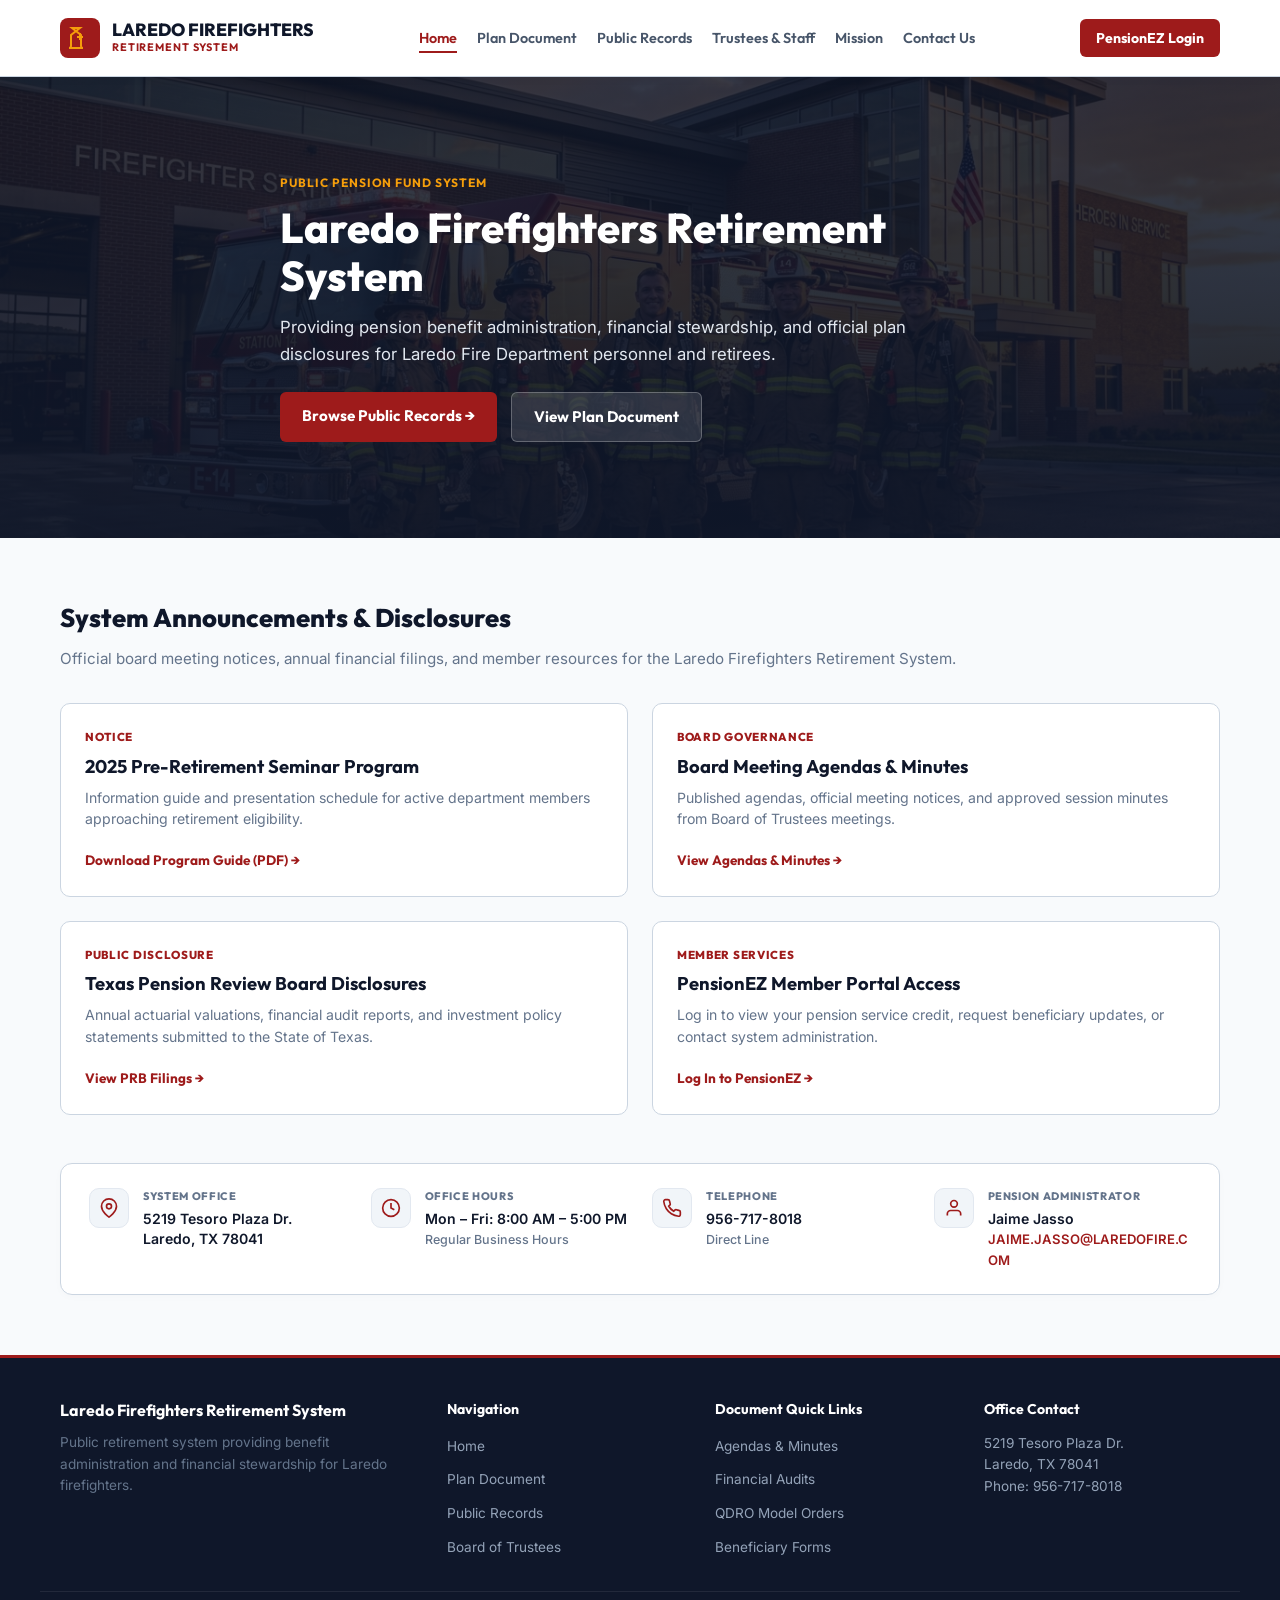
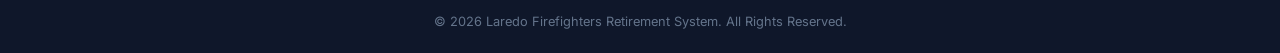
==== index.html @ 910c3805 "Complete Redesign - Laredo Firefighters Retirement System" ====
<!DOCTYPE html>
<html lang="en">
<head>
    <meta charset="UTF-8">
    <meta name="viewport" content="width=device-width, initial-scale=1.0">
    <title>Laredo Firefighters Retirement System | Home</title>
    <meta name="description" content="Official website of the Laredo Firefighters Retirement System. Providing pension benefit administration, financial stewardship, public disclosures, and member resources.">
    <link rel="preconnect" href="https://fonts.googleapis.com">
    <link rel="preconnect" href="https://fonts.gstatic.com" crossorigin>
    <link href="https://fonts.googleapis.com/css2?family=Inter:wght@400;500;600;700&family=Outfit:wght@600;700;800&display=swap" rel="stylesheet">
    <link rel="stylesheet" href="style.css">
</head>
<body>

    <!-- Header Navigation -->
    <header class="site-header">
        <div class="container header-container">
            <a href="index.html" class="brand-logo">
                <div class="logo-badge">
                    <svg width="24" height="24" viewBox="0 0 24 24" fill="none" stroke="currentColor" stroke-width="2"><path d="M12 2L3 9v11a2 2 0 0 1-2 2h14a2 2 0 0 1-2-2V9l-9-7z"/><path d="M12 7v7"/><path d="M9 11h6"/></svg>
                </div>
                <div class="brand-text">
                    <span class="brand-name">LAREDO FIREFIGHTERS</span>
                    <span class="brand-sub">RETIREMENT SYSTEM</span>
                </div>
            </a>

            <nav class="main-nav">
                <ul class="nav-list">
                    <li><a href="index.html" class="nav-link active">Home</a></li>
                    <li><a href="plan-document.html" class="nav-link">Plan Document</a></li>
                    <li><a href="documents.html" class="nav-link">Public Records</a></li>
                    <li><a href="trustees.html" class="nav-link">Trustees & Staff</a></li>
                    <li><a href="mission.html" class="nav-link">Mission</a></li>
                    <li><a href="contact.html" class="nav-link">Contact Us</a></li>
                </ul>
            </nav>

            <a href="login.html" class="btn-primary">PensionEZ Login</a>

            <button class="mobile-toggle" id="mobileToggle" aria-label="Toggle Menu">
                <span></span><span></span><span></span>
            </button>
        </div>
    </header>

    <!-- Mobile Navigation Drawer -->
    <div class="mobile-drawer" id="mobileDrawer">
        <div class="mobile-drawer-header">
            <div class="brand-text">
                <span class="brand-name">LAREDO FIREFIGHTERS</span>
                <span class="brand-sub">RETIREMENT SYSTEM</span>
            </div>
            <button class="mobile-close" id="mobileClose">&times;</button>
        </div>
        <ul class="mobile-nav-list">
            <li><a href="index.html" class="mobile-nav-link">Home</a></li>
            <li><a href="plan-document.html" class="mobile-nav-link">Plan Document</a></li>
            <li><a href="documents.html" class="mobile-nav-link">Public Records & Audits</a></li>
            <li><a href="trustees.html" class="mobile-nav-link">Trustees & Staff</a></li>
            <li><a href="mission.html" class="mobile-nav-link">Mission Statement</a></li>
            <li><a href="contact.html" class="mobile-nav-link">Contact Us</a></li>
            <li><a href="login.html" class="mobile-nav-link">PensionEZ Portal Login</a></li>
        </ul>
    </div>

    <!-- Hero Showcase Section -->
    <section class="hero-simple">
        <div class="container hero-simple-content">
            <span class="hero-simple-tag">PUBLIC PENSION FUND SYSTEM</span>
            <h1>Laredo Firefighters Retirement System</h1>
            <p>Providing pension benefit administration, financial stewardship, and official plan disclosures for Laredo Fire Department personnel and retirees.</p>
            <div class="hero-actions">
                <a href="documents.html" class="btn-hero-primary">Browse Public Records &rarr;</a>
                <a href="plan-document.html" class="btn-hero-secondary">View Plan Document</a>
            </div>
        </div>
    </section>

    <!-- Announcements & Public Disclosures Section -->
    <main class="home-section">
        <div class="container">
            <div class="section-header-block">
                <h2 class="section-title-clean">System Announcements & Disclosures</h2>
                <p class="section-desc-clean">Official board meeting notices, annual financial filings, and member resources for the Laredo Firefighters Retirement System.</p>
            </div>

            <!-- News & Resources Cards -->
            <div class="news-cards-grid">
                
                <div class="news-card">
                    <span class="news-category">Notice</span>
                    <h3>2025 Pre-Retirement Seminar Program</h3>
                    <p>Information guide and presentation schedule for active department members approaching retirement eligibility.</p>
                    <a href="https://www.laredofire.com/LOFULF/LOFDCS/LAREDOFIREFIGHTERSPRERETIREMENTSEMINARPROGRAM2025.pdf" target="_blank" rel="noopener noreferrer" class="news-link">Download Program Guide (PDF) &rarr;</a>
                </div>

                <div class="news-card">
                    <span class="news-category">Board Governance</span>
                    <h3>Board Meeting Agendas & Minutes</h3>
                    <p>Published agendas, official meeting notices, and approved session minutes from Board of Trustees meetings.</p>
                    <a href="documents.html?category=agendas" class="news-link">View Agendas & Minutes &rarr;</a>
                </div>

                <div class="news-card">
                    <span class="news-category">Public Disclosure</span>
                    <h3>Texas Pension Review Board Disclosures</h3>
                    <p>Annual actuarial valuations, financial audit reports, and investment policy statements submitted to the State of Texas.</p>
                    <a href="documents.html?category=prb" class="news-link">View PRB Filings &rarr;</a>
                </div>

                <div class="news-card">
                    <span class="news-category">Member Services</span>
                    <h3>PensionEZ Member Portal Access</h3>
                    <p>Log in to view your pension service credit, request beneficiary updates, or contact system administration.</p>
                    <a href="login.html" class="news-link">Log In to PensionEZ &rarr;</a>
                </div>

            </div>

            <!-- Clean Office & Support Card -->
                        <!-- Redesigned Office & Support Banner -->
            <div class="office-contact-banner mt-5">
                <div class="office-card-item">
                    <div class="office-icon">
                        <svg width="20" height="20" viewBox="0 0 24 24" fill="none" stroke="currentColor" stroke-width="2"><path d="M21 10c0 7-9 13-9 13s-9-6-9-13a9 9 0 0 1 18 0z"/><circle cx="12" cy="10" r="3"/></svg>
                    </div>
                    <div class="office-details">
                        <span class="office-tag">SYSTEM OFFICE</span>
                        <p class="office-text">5219 Tesoro Plaza Dr.<br>Laredo, TX 78041</p>
                    </div>
                </div>

                <div class="office-card-item">
                    <div class="office-icon">
                        <svg width="20" height="20" viewBox="0 0 24 24" fill="none" stroke="currentColor" stroke-width="2"><circle cx="12" cy="12" r="10"/><polyline points="12 6 12 12 16 14"/></svg>
                    </div>
                    <div class="office-details">
                        <span class="office-tag">OFFICE HOURS</span>
                        <p class="office-text">Mon &ndash; Fri: 8:00 AM &ndash; 5:00 PM<br><span class="text-muted-sm">Regular Business Hours</span></p>
                    </div>
                </div>

                <div class="office-card-item">
                    <div class="office-icon">
                        <svg width="20" height="20" viewBox="0 0 24 24" fill="none" stroke="currentColor" stroke-width="2"><path d="M22 16.92v3a2 2 0 0 1-2.18 2 19.79 19.79 0 0 1-8.63-3.07 19.5 19.5 0 0 1-6-6 19.79 19.79 0 0 1-3.07-8.67A2 2 0 0 1 4.11 2h3a2 2 0 0 1 2 1.72 12.84 12.84 0 0 0 .7 2.81 2 2 0 0 1-.45 2.11L8.09 9.91a16 16 0 0 0 6 6l1.27-1.27a2 2 0 0 1 2.11-.45 12.84 12.84 0 0 0 2.81.7A2 2 0 0 1 22 16.92z"/></svg>
                    </div>
                    <div class="office-details">
                        <span class="office-tag">TELEPHONE</span>
                        <p class="office-text"><a href="tel:956-717-8018" class="link-dark">956-717-8018</a><br><span class="text-muted-sm">Direct Line</span></p>
                    </div>
                </div>

                <div class="office-card-item">
                    <div class="office-icon">
                        <svg width="20" height="20" viewBox="0 0 24 24" fill="none" stroke="currentColor" stroke-width="2"><path d="M20 21v-2a4 4 0 0 0-4-4H8a4 4 0 0 0-4 4v2"/><circle cx="12" cy="7" r="4"/></svg>
                    </div>
                    <div class="office-details">
                        <span class="office-tag">PENSION ADMINISTRATOR</span>
                        <p class="office-text">Jaime Jasso<br><a href="mailto:JAIME.JASSO@LAREDOFIRE.COM" class="link-primary-sm">JAIME.JASSO@LAREDOFIRE.COM</a></p>
                    </div>
                </div>
            </div>

        </div>
    </main>

    <!-- Footer -->
    <footer class="site-footer">
        <div class="container footer-grid">
            <div class="footer-brand">
                <h4>Laredo Firefighters Retirement System</h4>
                <p>Public retirement system providing benefit administration and financial stewardship for Laredo firefighters.</p>
            </div>
            <div class="footer-col">
                <h5>Navigation</h5>
                <ul>
                    <li><a href="index.html">Home</a></li>
                    <li><a href="plan-document.html">Plan Document</a></li>
                    <li><a href="documents.html">Public Records</a></li>
                    <li><a href="trustees.html">Board of Trustees</a></li>
                </ul>
            </div>
            <div class="footer-col">
                <h5>Document Quick Links</h5>
                <ul>
                    <li><a href="documents.html?category=agendas">Agendas & Minutes</a></li>
                    <li><a href="documents.html?category=financials">Financial Audits</a></li>
                    <li><a href="documents.html?category=legal">QDRO Model Orders</a></li>
                    <li><a href="documents.html?category=forms">Beneficiary Forms</a></li>
                </ul>
            </div>
            <div class="footer-col">
                <h5>Office Contact</h5>
                <p style="font-size: 0.85rem;">5219 Tesoro Plaza Dr.<br>Laredo, TX 78041<br>Phone: 956-717-8018</p>
            </div>
        </div>
        <div class="footer-bottom-text">
            <p>&copy; 2026 Laredo Firefighters Retirement System. All Rights Reserved.</p>
        </div>
    </footer>

    <script>
        document.getElementById('mobileToggle')?.addEventListener('click', function() {
            document.getElementById('mobileDrawer')?.classList.add('open');
        });
        document.getElementById('mobileClose')?.addEventListener('click', function() {
            document.getElementById('mobileDrawer')?.classList.remove('open');
        });
    </script>
</body>
</html>
---- style.css ----
/* ==========================================================================
   LAREDO FIREFIGHTERS RETIREMENT SYSTEM (LFRS)
   Clean & Simple Multi-Page Redesign Stylesheet - Sidebar & Document Grid
   ========================================================================== */

@import url('https://fonts.googleapis.com/css2?family=Inter:wght@400;500;600;700&family=Outfit:wght@600;700;800&display=swap');

:root {
  --primary: #9E1B1B;
  --primary-dark: #7E1212;
  --accent: #F59E0B;
  --dark: #0F172A;
  --slate: #1E293B;
  --bg-light: #F8FAFC;
  --bg-card: #FFFFFF;
  --border: #CBD5E1;
  --text: #0F172A;
  --text-muted: #64748B;
  --font-heading: 'Outfit', sans-serif;
  --font-body: 'Inter', sans-serif;
}

*, *::before, *::after {
  box-sizing: border-box;
  margin: 0;
  padding: 0;
}

html { scroll-behavior: smooth; }

body {
  font-family: var(--font-body);
  line-height: 1.6;
  color: var(--text);
  background-color: var(--bg-light);
  -webkit-font-smoothing: antialiased;
  display: flex;
  flex-direction: column;
  min-height: 100vh;
}

main { flex-grow: 1; }

.container {
  width: 100%;
  max-width: 1200px;
  margin: 0 auto;
  padding: 0 20px;
}

.text-center { text-align: center; }
.hidden { display: none !important; }
.mt-4 { margin-top: 1.5rem; }
.mt-5 { margin-top: 3rem; }

/* --------------------------------------------------------------------------
   TOP ANNOUNCEMENT BAR
   -------------------------------------------------------------------------- */
.top-bar {
  background-color: var(--dark);
  color: #94A3B8;
  font-size: 0.85rem;
  padding: 8px 0;
  border-bottom: 1px solid rgba(255, 255, 255, 0.08);
}

.top-bar-content {
  display: flex;
  justify-content: space-between;
  align-items: center;
  flex-wrap: wrap;
  gap: 12px;
}

.top-bar-left { display: flex; align-items: center; gap: 10px; flex-wrap: wrap; }
.badge-live { background: rgba(158, 27, 27, 0.35); border: 1px solid rgba(239, 68, 68, 0.4); color: #FCA5A5; font-family: var(--font-heading); font-size: 0.72rem; font-weight: 700; padding: 2px 8px; border-radius: 4px; }
.top-bar-text { color: #E2E8F0; }
.top-bar-link { color: var(--accent); font-weight: 600; text-decoration: none; }
.top-bar-link:hover { text-decoration: underline; }

.top-bar-right { display: flex; align-items: center; gap: 16px; }
.contact-pill { display: inline-flex; align-items: center; gap: 6px; color: #CBD5E1; font-size: 0.85rem; font-weight: 500; text-decoration: none; }
.btn-sm-gold { background: var(--accent); color: #0F172A; font-family: var(--font-heading); font-weight: 700; font-size: 0.8rem; padding: 5px 12px; border-radius: 6px; border: none; cursor: pointer; text-decoration: none; display: inline-flex; align-items: center; gap: 6px; }

/* --------------------------------------------------------------------------
   HEADER & NAVIGATION
   -------------------------------------------------------------------------- */
.site-header {
  position: sticky;
  top: 0;
  left: 0;
  width: 100%;
  z-index: 1000;
  background: #FFFFFF;
  border-bottom: 1px solid var(--border);
  box-shadow: 0 2px 10px rgba(15, 23, 42, 0.03);
}

.header-container { display: flex; align-items: center; justify-content: space-between; height: 76px; }
.brand-logo { display: flex; align-items: center; gap: 12px; text-decoration: none; }
.logo-badge { width: 40px; height: 40px; border-radius: 8px; background: var(--primary); color: var(--accent); display: flex; align-items: center; justify-content: center; }

.brand-text { display: flex; flex-direction: column; }
.brand-name { font-family: var(--font-heading); font-size: 1.1rem; font-weight: 800; color: var(--dark); line-height: 1.1; }
.brand-sub { font-family: var(--font-heading); font-size: 0.68rem; font-weight: 700; color: var(--primary); letter-spacing: 0.08em; text-transform: uppercase; }

.main-nav { display: flex; align-items: center; }
.nav-list { display: flex; align-items: center; gap: 20px; list-style: none; margin: 0; padding: 0; }
.nav-link { font-family: var(--font-heading); font-size: 0.9rem; font-weight: 600; color: #475569; text-decoration: none; padding: 6px 0; position: relative; }
.nav-link:hover, .nav-link.active { color: var(--primary); }
.nav-link.active::after { content: ''; position: absolute; bottom: 0; left: 0; width: 100%; height: 2px; background: var(--primary); }

.btn-primary { background: var(--primary); color: #FFFFFF; font-family: var(--font-heading); font-size: 0.88rem; font-weight: 700; padding: 8px 16px; border-radius: 6px; border: none; cursor: pointer; text-decoration: none; display: inline-flex; align-items: center; gap: 6px; }

.mobile-toggle { display: none; background: #F1F5F9; border: 1px solid var(--border); border-radius: 8px; width: 40px; height: 40px; padding: 8px; cursor: pointer; flex-direction: column; justify-content: center; align-items: center; gap: 4px; }
.mobile-toggle span { display: block; width: 20px; height: 2px; background: #0F172A; border-radius: 2px; }

.mobile-drawer { position: fixed; inset: 0; z-index: 2000; background: #FFF; padding: 24px; transform: translateX(100%); transition: transform 0.3s; }
.mobile-drawer.open { transform: translateX(0); }
.mobile-drawer-header { display: flex; justify-content: space-between; align-items: center; margin-bottom: 24px; }
.mobile-close { background: none; border: none; font-size: 1.8rem; cursor: pointer; }
.mobile-nav-list { list-style: none; display: flex; flex-direction: column; gap: 16px; }
.mobile-nav-link { font-family: var(--font-heading); font-size: 1.1rem; font-weight: 700; color: var(--dark); text-decoration: none; }

/* --------------------------------------------------------------------------
   PAGE HEADER
   -------------------------------------------------------------------------- */
.page-header {
  background: linear-gradient(180deg, rgba(15, 23, 42, 0.88) 0%, rgba(15, 23, 42, 0.95) 100%), url('images/hero1.jpg');
  background-size: cover;
  background-position: center;
  color: #FFFFFF;
  padding: 48px 0;
  border-bottom: 3px solid var(--primary);
}

.page-header h1 { font-family: var(--font-heading); font-size: 2.2rem; font-weight: 800; margin-bottom: 6px; }
.page-header p { font-size: 0.98rem; color: #94A3B8; }

/* --------------------------------------------------------------------------
   DOCUMENTS SIDEBAR & GRID LAYOUT
   -------------------------------------------------------------------------- */
.doc-section {
  padding: 40px 0 60px 0;
}

.doc-layout {
  display: grid;
  grid-template-columns: 260px 1fr;
  gap: 32px;
  align-items: start;
}

/* Sidebar Menu */
.doc-sidebar {
  background: #FFFFFF;
  border: 1px solid var(--border);
  border-radius: 12px;
  padding: 12px;
  box-shadow: 0 2px 8px rgba(15, 23, 42, 0.03);
}

.sidebar-title {
  font-family: var(--font-heading);
  font-size: 0.78rem;
  font-weight: 800;
  color: var(--text-muted);
  letter-spacing: 0.08em;
  text-transform: uppercase;
  padding: 12px 16px 8px 16px;
}

.sidebar-menu {
  list-style: none;
  display: flex;
  flex-direction: column;
  gap: 4px;
}

.sidebar-btn {
  width: 100%;
  text-align: left;
  background: transparent;
  border: none;
  font-family: var(--font-heading);
  font-size: 0.9rem;
  font-weight: 700;
  color: #334155;
  padding: 12px 16px;
  border-radius: 8px;
  cursor: pointer;
  display: flex;
  align-items: center;
  justify-content: space-between;
  transition: all 0.2s;
  text-transform: uppercase;
  letter-spacing: 0.02em;
}

.sidebar-btn:hover {
  background: #F1F5F9;
  color: var(--primary);
}

.sidebar-btn.active {
  background: var(--primary);
  color: #FFFFFF;
}

/* Main Document Content */
.doc-main-content {
  background: #FFFFFF;
  border: 1px solid var(--border);
  border-radius: 14px;
  padding: 32px;
  min-height: 520px;
}

.doc-content-header {
  display: flex;
  justify-content: space-between;
  align-items: center;
  border-bottom: 2px solid var(--bg-light);
  padding-bottom: 18px;
  margin-bottom: 28px;
  flex-wrap: wrap;
  gap: 16px;
}

.doc-content-title {
  font-family: var(--font-heading);
  font-size: 1.6rem;
  font-weight: 800;
  color: var(--dark);
  text-transform: uppercase;
  letter-spacing: 0.02em;
}

.search-box-clean {
  position: relative;
  width: 280px;
}

.search-box-clean input {
  width: 100%;
  padding: 8px 14px 8px 36px;
  border-radius: 6px;
  border: 1px solid var(--border);
  font-size: 0.88rem;
  outline: none;
}

.search-box-clean input:focus { border-color: var(--primary); }

.search-box-clean svg {
  position: absolute;
  left: 12px;
  top: 50%;
  transform: translateY(-50%);
  color: var(--text-muted);
}

/* Document Grid Cards */
.doc-icon-grid {
  display: grid;
  grid-template-columns: repeat(4, 1fr);
  gap: 24px;
}

.doc-icon-card {
  background: #F8FAFC;
  border: 1px solid var(--border);
  border-radius: 12px;
  padding: 20px 16px;
  text-align: center;
  text-decoration: none;
  color: var(--dark);
  display: flex;
  flex-direction: column;
  align-items: center;
  transition: all 0.25s ease;
}

.doc-icon-card:hover {
  transform: translateY(-4px);
  border-color: var(--primary);
  box-shadow: 0 10px 24px rgba(15, 23, 42, 0.08);
  background: #FFFFFF;
}

.pdf-icon-shape {
  width: 64px;
  height: 72px;
  background: #94A3B8;
  border-radius: 6px;
  position: relative;
  margin-bottom: 14px;
  display: flex;
  align-items: center;
  justify-content: center;
  color: #FFF;
  font-family: var(--font-heading);
  font-weight: 800;
  font-size: 0.8rem;
  letter-spacing: 0.05em;
  transition: background 0.2s;
}

.doc-icon-card:hover .pdf-icon-shape {
  background: var(--primary);
}

.pdf-icon-shape::after {
  content: '';
  position: absolute;
  top: 0;
  right: 0;
  width: 0;
  height: 0;
  border-style: solid;
  border-width: 0 16px 16px 0;
  border-color: transparent #F8FAFC transparent transparent;
}

.doc-icon-title {
  font-family: var(--font-heading);
  font-size: 0.92rem;
  font-weight: 700;
  color: var(--dark);
  line-height: 1.3;
  margin-bottom: 6px;
}

.doc-icon-sub {
  font-size: 0.78rem;
  color: var(--text-muted);
}

.doc-action-tag {
  margin-top: 10px;
  font-family: var(--font-heading);
  font-size: 0.75rem;
  font-weight: 700;
  color: var(--primary);
}

/* --------------------------------------------------------------------------
   HOME HERO & CARDS
   -------------------------------------------------------------------------- */
.hero-simple {
  background: linear-gradient(180deg, rgba(15, 23, 42, 0.82) 0%, rgba(15, 23, 42, 0.94) 100%), url('images/hero1.jpg');
  background-size: cover;
  background-position: center 35%;
  color: #FFFFFF;
  padding: 96px 0;
}

.hero-simple-content { max-width: 760px; }
.hero-simple-tag { font-family: var(--font-heading); font-size: 0.75rem; font-weight: 700; color: var(--accent); letter-spacing: 0.08em; text-transform: uppercase; margin-bottom: 12px; display: block; }
.hero-simple h1 { font-family: var(--font-heading); font-size: 2.6rem; font-weight: 800; line-height: 1.15; margin-bottom: 14px; }
.hero-simple p { font-size: 1.05rem; color: #E2E8F0; margin-bottom: 24px; line-height: 1.6; }

.hero-actions { display: flex; gap: 14px; flex-wrap: wrap; }
.btn-hero-primary { background: var(--primary); color: #FFF; font-family: var(--font-heading); font-weight: 700; font-size: 0.95rem; padding: 12px 22px; border-radius: 6px; text-decoration: none; }
.btn-hero-secondary { background: rgba(255, 255, 255, 0.12); color: #FFF; border: 1px solid rgba(255, 255, 255, 0.25); font-family: var(--font-heading); font-weight: 700; font-size: 0.95rem; padding: 12px 22px; border-radius: 6px; text-decoration: none; }

.home-section { padding: 60px 0; }
.section-title-clean { font-family: var(--font-heading); font-size: 1.6rem; font-weight: 800; color: var(--dark); margin-bottom: 8px; }
.section-desc-clean { font-size: 0.95rem; color: var(--text-muted); margin-bottom: 32px; }

.quick-grid-clean { display: grid; grid-template-columns: repeat(3, 1fr); gap: 24px; }
.quick-card-clean { background: #FFFFFF; border: 1px solid var(--border); border-radius: 12px; padding: 24px; text-decoration: none; color: var(--text); display: flex; flex-direction: column; transition: border-color 0.2s, transform 0.2s; }
.quick-card-clean:hover { border-color: var(--primary); transform: translateY(-2px); }
.quick-card-clean h3 { font-family: var(--font-heading); font-size: 1.15rem; font-weight: 700; color: var(--dark); margin-bottom: 8px; }
.quick-card-clean p { font-size: 0.88rem; color: var(--text-muted); margin-bottom: 16px; line-height: 1.5; }
.card-link-text { font-family: var(--font-heading); font-size: 0.85rem; font-weight: 700; color: var(--primary); margin-top: auto; }

/* Trustees & Staff */
.trustee-grid-clean { display: grid; grid-template-columns: repeat(4, 1fr); gap: 20px; }
.trustee-card-clean { background: #FFFFFF; border: 1px solid var(--border); border-radius: 10px; padding: 20px; text-align: center; }
.avatar-clean { width: 52px; height: 52px; border-radius: 50%; background: var(--dark); color: #FFF; font-family: var(--font-heading); font-weight: 800; font-size: 1.1rem; display: flex; align-items: center; justify-content: center; margin: 0 auto 12px auto; }
.avatar-gold { background: var(--accent); color: #0F172A; }
.role-badge { display: inline-block; font-family: var(--font-heading); font-size: 0.72rem; font-weight: 700; color: var(--primary); background: rgba(158, 27, 27, 0.08); padding: 2px 8px; border-radius: 4px; margin: 6px 0 10px 0; }

.staff-box-clean { background: #FFFFFF; border: 1px solid var(--border); border-radius: 12px; padding: 24px; max-width: 640px; margin-top: 24px; }
.staff-contact-list { margin-top: 12px; font-size: 0.9rem; color: var(--text-muted); }
.staff-contact-list a { color: var(--primary); font-weight: 600; text-decoration: none; }

/* Contact Page */
.contact-layout { display: grid; grid-template-columns: 1fr 1.2fr; gap: 36px; }
.contact-info-box { background: #FFFFFF; border: 1px solid var(--border); border-radius: 12px; padding: 28px; }
.info-item { margin-bottom: 18px; }
.info-item label { font-family: var(--font-heading); font-size: 0.8rem; font-weight: 700; color: var(--text-muted); text-transform: uppercase; display: block; }
.info-item p { font-size: 0.95rem; font-weight: 600; color: var(--dark); }
.info-item a { color: var(--primary); text-decoration: none; }

.contact-form-clean { background: #FFFFFF; border: 1px solid var(--border); border-radius: 12px; padding: 28px; }
.form-group { margin-bottom: 16px; }
.form-group label { display: block; font-family: var(--font-heading); font-size: 0.85rem; font-weight: 700; color: #334155; margin-bottom: 6px; }
.form-group input, .form-group select, .form-group textarea { width: 100%; padding: 10px 12px; border-radius: 6px; border: 1px solid #CBD5E1; font-size: 0.9rem; }
.btn-form-submit { width: 100%; background: var(--primary); color: #FFF; font-family: var(--font-heading); font-size: 0.95rem; font-weight: 700; padding: 12px; border-radius: 6px; border: none; cursor: pointer; }

/* Footer */
.site-footer { background: var(--dark); color: #94A3B8; padding: 40px 0 20px 0; margin-top: auto; border-top: 3px solid var(--primary); }
.footer-grid { display: grid; grid-template-columns: 1.5fr 1fr 1fr 1fr; gap: 32px; padding-bottom: 32px; border-bottom: 1px solid rgba(255, 255, 255, 0.08); }
.footer-brand h4 { font-family: var(--font-heading); color: #FFF; font-size: 1rem; margin-bottom: 8px; }
.footer-brand p { font-size: 0.85rem; color: #64748B; }
.footer-col h5 { font-family: var(--font-heading); color: #FFF; font-size: 0.88rem; margin-bottom: 12px; }
.footer-col ul { list-style: none; display: flex; flex-direction: column; gap: 8px; }
.footer-col a { color: #94A3B8; font-size: 0.85rem; text-decoration: none; }
.footer-col a:hover { color: #FFF; }
.footer-bottom-text { text-align: center; font-size: 0.8rem; color: #64748B; padding-top: 20px; }

@media (max-width: 1024px) {
  .doc-layout { grid-template-columns: 1fr; }
  .doc-icon-grid { grid-template-columns: repeat(3, 1fr); }
}

@media (max-width: 768px) {
  .main-nav, .btn-primary { display: none; }
  .mobile-toggle { display: inline-flex; }
  .doc-icon-grid { grid-template-columns: repeat(2, 1fr); }
  .quick-grid-clean, .trustee-grid-clean { grid-template-columns: repeat(2, 1fr); }
  .contact-layout { grid-template-columns: 1fr; }
  .footer-grid { grid-template-columns: repeat(2, 1fr); }
}

@media (max-width: 480px) {
  .doc-icon-grid { grid-template-columns: 1fr; }
  .quick-grid-clean, .trustee-grid-clean, .footer-grid { grid-template-columns: 1fr; }
}


/* --------------------------------------------------------------------------
   SYSTEM ANNOUNCEMENTS & DISCLOSURES
   -------------------------------------------------------------------------- */
.section-header-block {
  margin-bottom: 28px;
}

.news-cards-grid {
  display: grid;
  grid-template-columns: repeat(2, 1fr);
  gap: 24px;
}

.news-card {
  background: #FFFFFF;
  border: 1px solid var(--border);
  border-radius: 10px;
  padding: 24px;
  display: flex;
  flex-direction: column;
  transition: border-color 0.2s, box-shadow 0.2s;
}

.news-card:hover {
  border-color: var(--primary);
  box-shadow: 0 4px 16px rgba(15, 23, 42, 0.05);
}

.news-category {
  font-family: var(--font-heading);
  font-size: 0.72rem;
  font-weight: 800;
  color: var(--primary);
  text-transform: uppercase;
  letter-spacing: 0.06em;
  margin-bottom: 8px;
  display: block;
}

.news-card h3 {
  font-family: var(--font-heading);
  font-size: 1.15rem;
  font-weight: 700;
  color: var(--dark);
  margin-bottom: 8px;
  line-height: 1.3;
}

.news-card p {
  font-size: 0.88rem;
  color: var(--text-muted);
  line-height: 1.55;
  margin-bottom: 20px;
}

.news-link {
  font-family: var(--font-heading);
  font-size: 0.85rem;
  font-weight: 700;
  color: var(--primary);
  text-decoration: none;
  margin-top: auto;
}

.news-link:hover {
  text-decoration: underline;
}

/* Redesigned Office Contact Banner */
.office-contact-banner {
  background: #FFFFFF;
  border: 1px solid var(--border);
  border-radius: 12px;
  padding: 24px 28px;
  display: grid;
  grid-template-columns: repeat(4, 1fr);
  gap: 24px;
  box-shadow: 0 2px 8px rgba(15, 23, 42, 0.02);
}

.office-card-item {
  display: flex;
  align-items: flex-start;
  gap: 14px;
}

.office-icon {
  width: 40px;
  height: 40px;
  border-radius: 10px;
  background: #F1F5F9;
  color: var(--primary);
  display: flex;
  align-items: center;
  justify-content: center;
  flex-shrink: 0;
  border: 1px solid #E2E8F0;
}

.office-details {
  display: flex;
  flex-direction: column;
}

.office-tag {
  font-family: var(--font-heading);
  font-size: 0.68rem;
  font-weight: 800;
  color: var(--text-muted);
  letter-spacing: 0.06em;
  text-transform: uppercase;
  margin-bottom: 4px;
}

.office-text {
  font-size: 0.88rem;
  font-weight: 600;
  color: var(--dark);
  line-height: 1.45;
}

.text-muted-sm {
  font-size: 0.78rem;
  font-weight: 500;
  color: var(--text-muted);
}

.link-dark {
  color: var(--dark);
  text-decoration: none;
}

.link-dark:hover {
  color: var(--primary);
}

.link-primary-sm {
  font-size: 0.82rem;
  font-weight: 600;
  color: var(--primary);
  text-decoration: none;
  word-break: break-all;
}

.link-primary-sm:hover {
  text-decoration: underline;
}

@media (max-width: 1024px) {
  .office-contact-banner { grid-template-columns: repeat(2, 1fr); gap: 20px; }
}

@media (max-width: 600px) {
  .news-cards-grid { grid-template-columns: 1fr; }
  .office-contact-banner { grid-template-columns: 1fr; gap: 20px; }
}
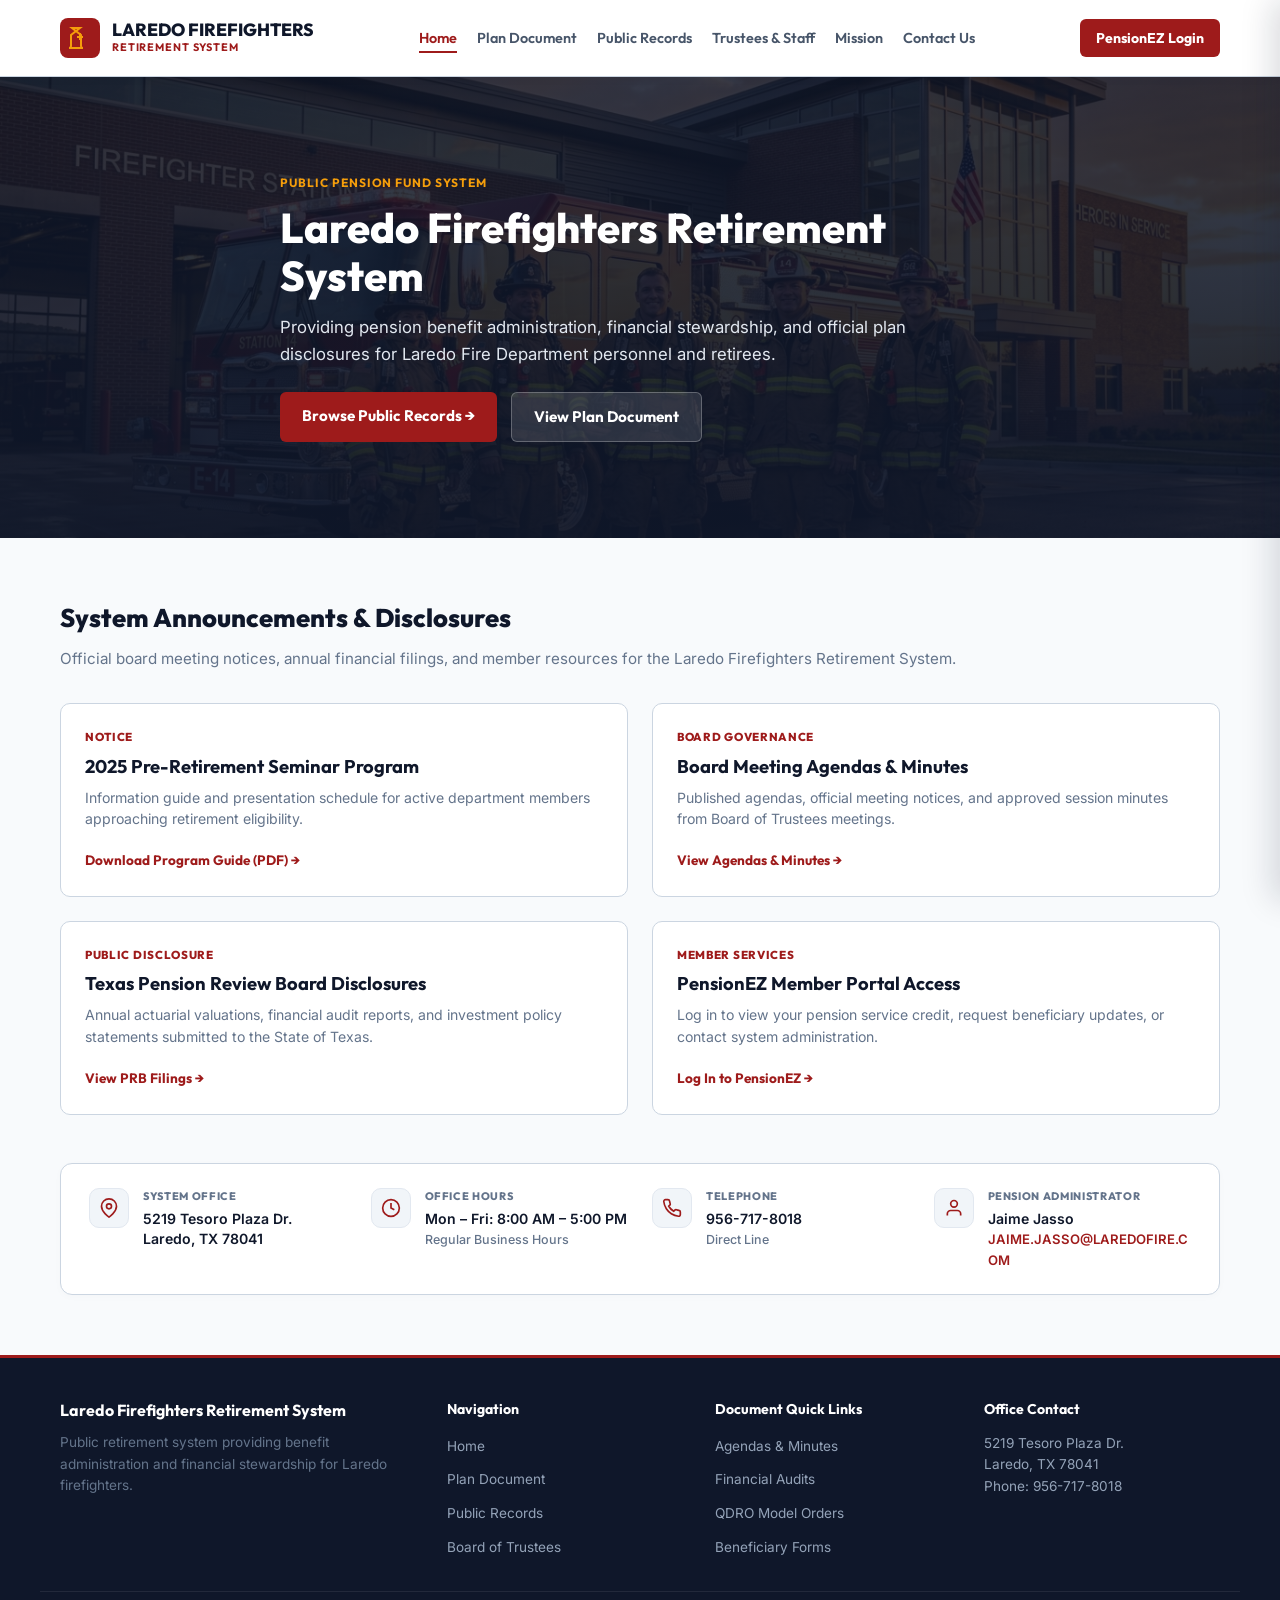
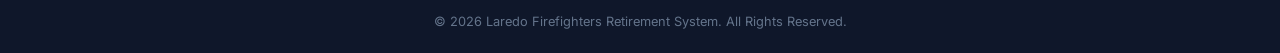
==== commit af5bd3c6: "Fix mobile menu hamburger click reliability and convert full-screen drawer to compact 320px right-si" ====
--- a/index.html
+++ b/index.html
@@ -201,12 +201,11 @@
     </footer>
 
     <script>
-        document.getElementById('mobileToggle')?.addEventListener('click', function() {
-            document.getElementById('mobileDrawer')?.classList.add('open');
+                    document.getElementById('mobileDrawer')?.classList.add('open');
         });
-        document.getElementById('mobileClose')?.addEventListener('click', function() {
-            document.getElementById('mobileDrawer')?.classList.remove('open');
+                    document.getElementById('mobileDrawer')?.classList.remove('open');
         });
     </script>
+    <script src="main.js"></script>
 </body>
 </html>
--- a/style.css
+++ b/style.css
@@ -113,10 +113,42 @@
 .btn-primary { background: var(--primary); color: #FFFFFF; font-family: var(--font-heading); font-size: 0.88rem; font-weight: 700; padding: 8px 16px; border-radius: 6px; border: none; cursor: pointer; text-decoration: none; display: inline-flex; align-items: center; gap: 6px; }
 
 .mobile-toggle { display: none; background: #F1F5F9; border: 1px solid var(--border); border-radius: 8px; width: 40px; height: 40px; padding: 8px; cursor: pointer; flex-direction: column; justify-content: center; align-items: center; gap: 4px; }
-.mobile-toggle span { display: block; width: 20px; height: 2px; background: #0F172A; border-radius: 2px; }
-
-.mobile-drawer { position: fixed; inset: 0; z-index: 2000; background: #FFF; padding: 24px; transform: translateX(100%); transition: transform 0.3s; }
-.mobile-drawer.open { transform: translateX(0); }
+.mobile-toggle span { display: block; width: 20px; height: 2px; background: #0F172A; border-radius: 2px; pointer-events: none; }
+
+/* Mobile Drawer & Backdrop Overlay */
+.mobile-backdrop {
+  position: fixed;
+  inset: 0;
+  background: rgba(15, 23, 42, 0.4);
+  backdrop-filter: blur(4px);
+  opacity: 0;
+  visibility: hidden;
+  transition: opacity 0.3s ease, visibility 0.3s ease;
+  z-index: 1999;
+}
+.mobile-backdrop.open {
+  opacity: 1;
+  visibility: visible;
+}
+.mobile-drawer {
+  position: fixed;
+  top: 0;
+  right: 0;
+  bottom: 0;
+  width: 320px;
+  max-width: 85vw;
+  z-index: 2000;
+  background: #FFFFFF;
+  padding: 24px;
+  box-shadow: -8px 0 30px rgba(15, 23, 42, 0.15);
+  transform: translateX(100%);
+  transition: transform 0.3s cubic-bezier(0.16, 1, 0.3, 1);
+  display: flex;
+  flex-direction: column;
+}
+.mobile-drawer.open {
+  transform: translateX(0);
+}
 .mobile-drawer-header { display: flex; justify-content: space-between; align-items: center; margin-bottom: 24px; }
 .mobile-close { background: none; border: none; font-size: 1.8rem; cursor: pointer; }
 .mobile-nav-list { list-style: none; display: flex; flex-direction: column; gap: 16px; }
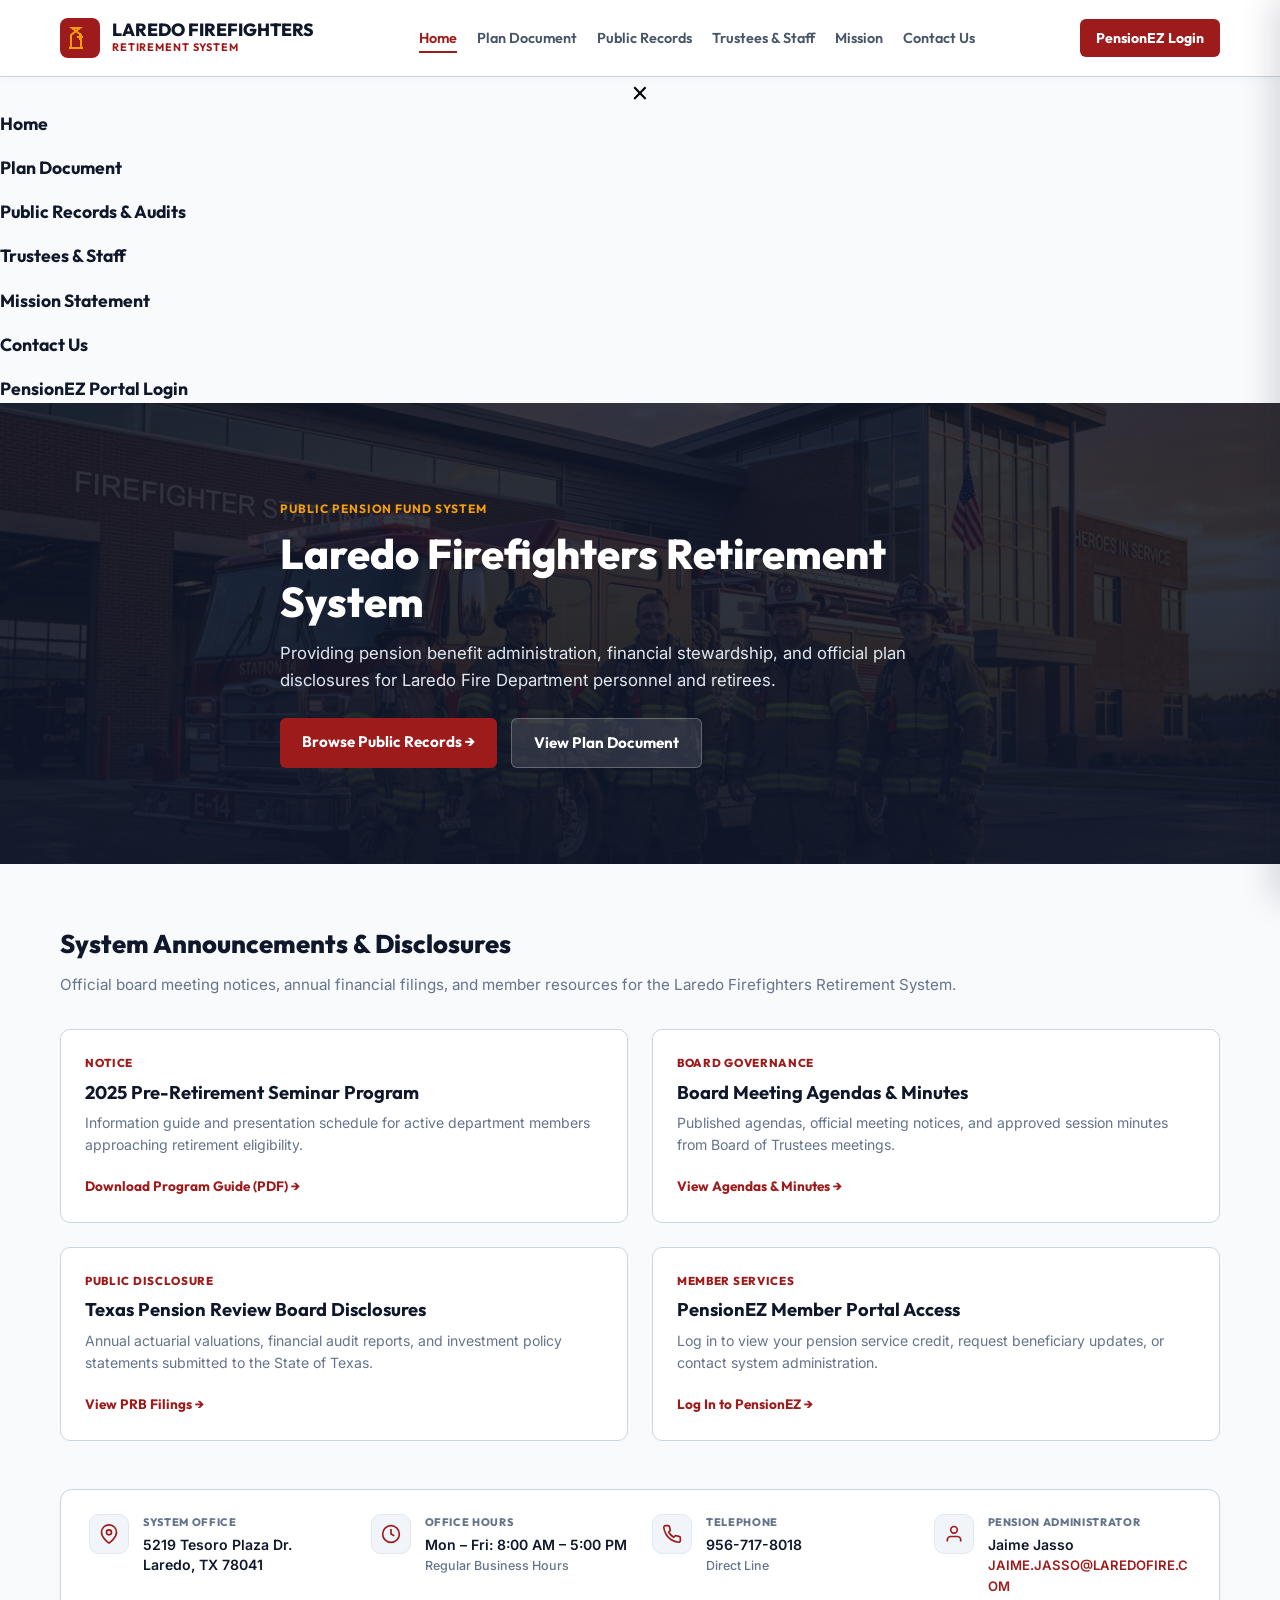
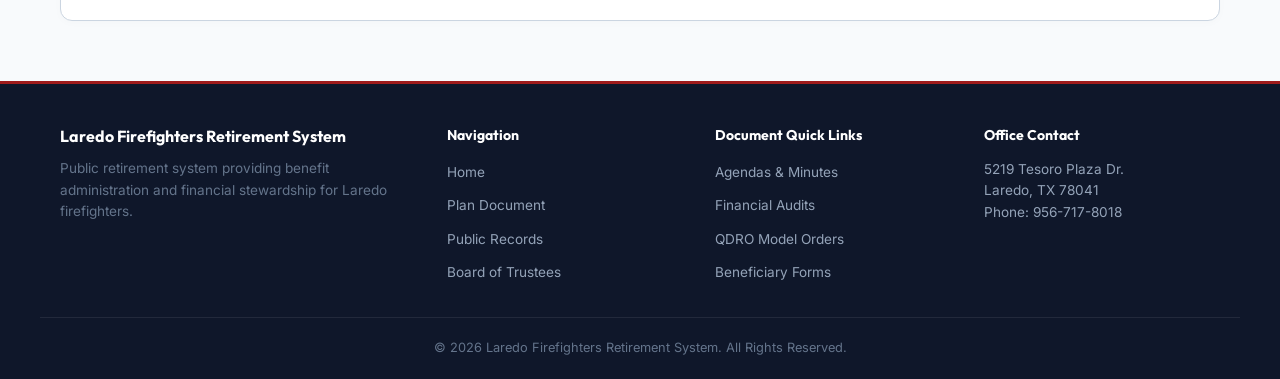
==== commit 1894c6d6: "Inject mobile navigation drawer element into all subpages (plan-document, trustees, mission, contact" ====
--- a/index.html
+++ b/index.html
@@ -64,6 +64,19 @@
         </ul>
     </div>
 
+<button class="mobile-close" id="mobileClose">&times;</button>
+        </div>
+        <ul class="mobile-nav-list">
+            <li><a href="index.html" class="mobile-nav-link">Home</a></li>
+            <li><a href="plan-document.html" class="mobile-nav-link">Plan Document</a></li>
+            <li><a href="documents.html" class="mobile-nav-link">Public Records & Audits</a></li>
+            <li><a href="trustees.html" class="mobile-nav-link">Trustees & Staff</a></li>
+            <li><a href="mission.html" class="mobile-nav-link">Mission Statement</a></li>
+            <li><a href="contact.html" class="mobile-nav-link">Contact Us</a></li>
+            <li><a href="login.html" class="mobile-nav-link">PensionEZ Portal Login</a></li>
+        </ul>
+    </div>
+
     <!-- Hero Showcase Section -->
     <section class="hero-simple">
         <div class="container hero-simple-content">
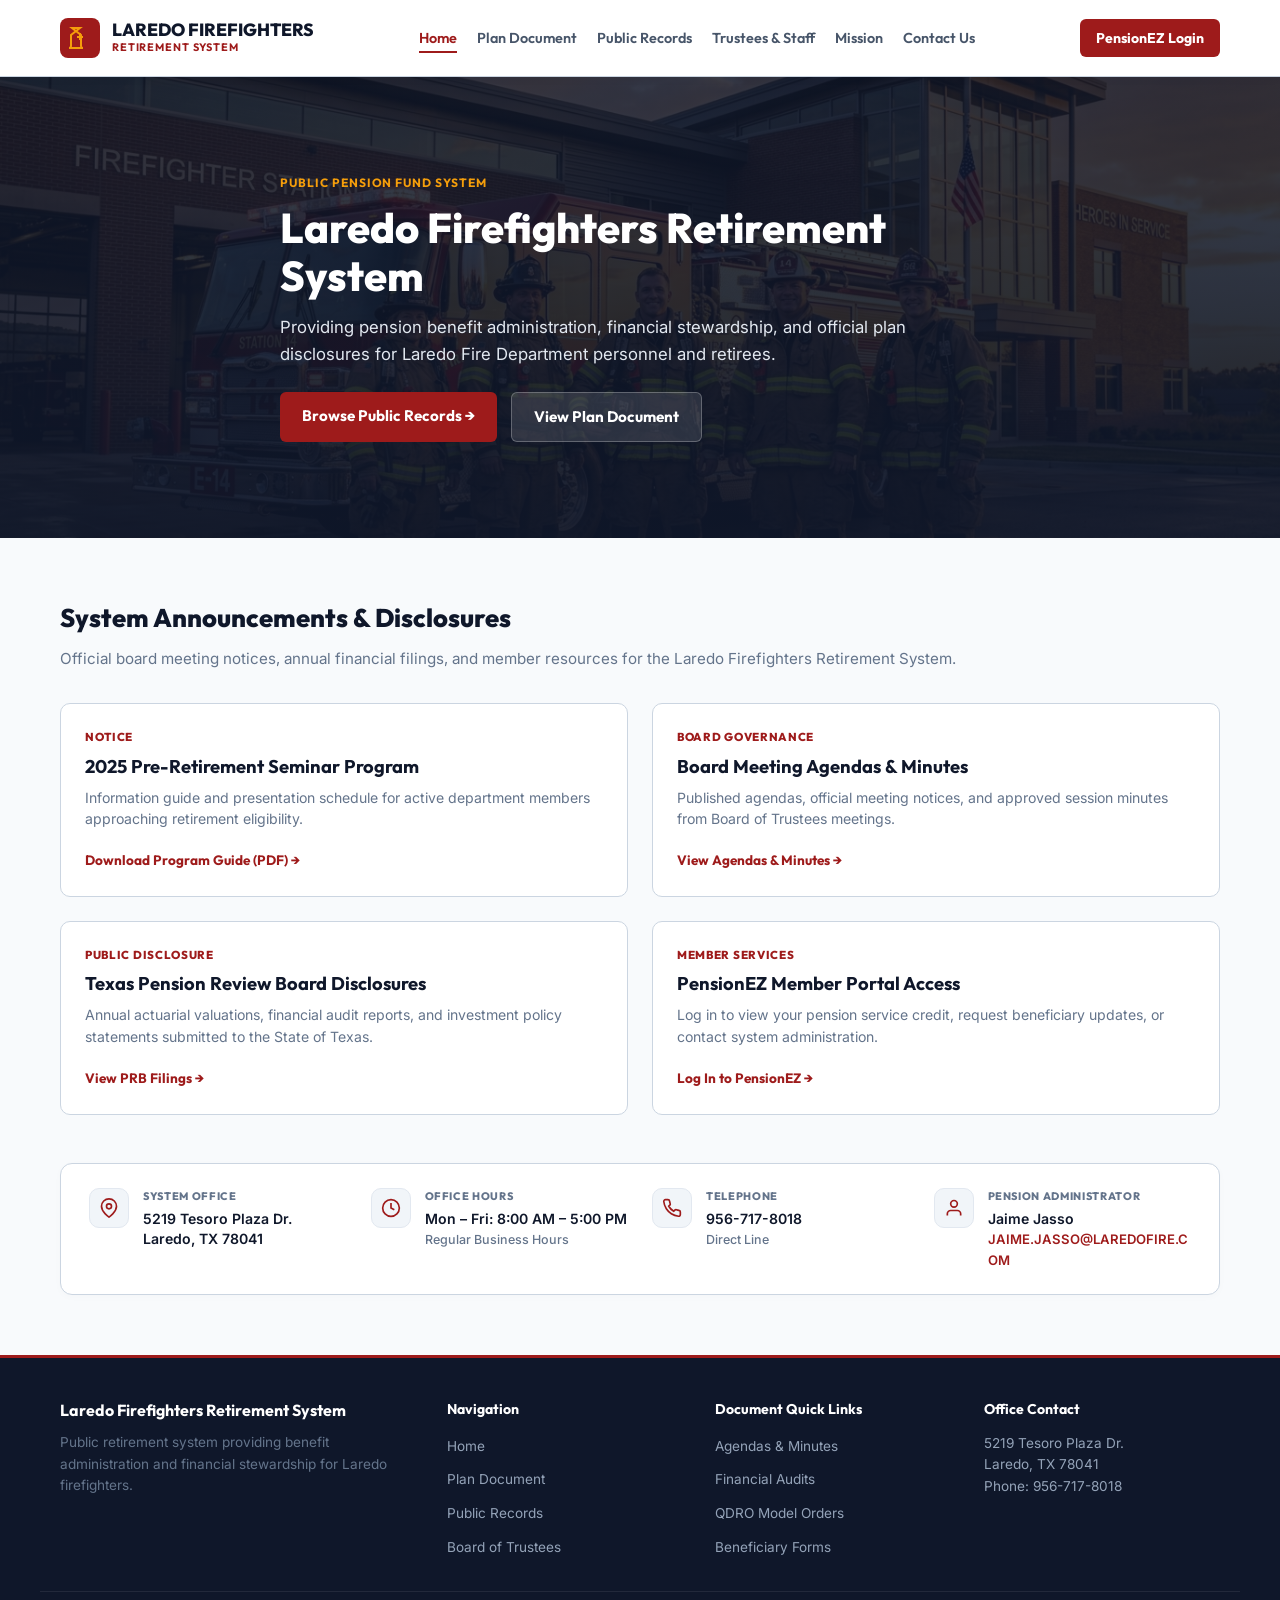
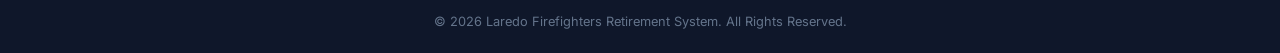
==== commit 608b257d: "Remove duplicate orphan HTML drawer markup outside body container in index.html" ====
--- a/index.html
+++ b/index.html
@@ -43,7 +43,6 @@
             </button>
         </div>
     </header>
-
     <!-- Mobile Navigation Drawer -->
     <div class="mobile-drawer" id="mobileDrawer">
         <div class="mobile-drawer-header">
@@ -64,20 +63,6 @@
         </ul>
     </div>
 
-<button class="mobile-close" id="mobileClose">&times;</button>
-        </div>
-        <ul class="mobile-nav-list">
-            <li><a href="index.html" class="mobile-nav-link">Home</a></li>
-            <li><a href="plan-document.html" class="mobile-nav-link">Plan Document</a></li>
-            <li><a href="documents.html" class="mobile-nav-link">Public Records & Audits</a></li>
-            <li><a href="trustees.html" class="mobile-nav-link">Trustees & Staff</a></li>
-            <li><a href="mission.html" class="mobile-nav-link">Mission Statement</a></li>
-            <li><a href="contact.html" class="mobile-nav-link">Contact Us</a></li>
-            <li><a href="login.html" class="mobile-nav-link">PensionEZ Portal Login</a></li>
-        </ul>
-    </div>
-
-    <!-- Hero Showcase Section -->
     <section class="hero-simple">
         <div class="container hero-simple-content">
             <span class="hero-simple-tag">PUBLIC PENSION FUND SYSTEM</span>
--- a/style.css
+++ b/style.css
@@ -117,42 +117,96 @@
 
 /* Mobile Drawer & Backdrop Overlay */
 .mobile-backdrop {
+  display: none;
   position: fixed;
   inset: 0;
-  background: rgba(15, 23, 42, 0.4);
+  background: rgba(15, 23, 42, 0.6);
   backdrop-filter: blur(4px);
-  opacity: 0;
-  visibility: hidden;
-  transition: opacity 0.3s ease, visibility 0.3s ease;
   z-index: 1999;
 }
 .mobile-backdrop.open {
-  opacity: 1;
-  visibility: visible;
-}
+  display: block;
+}
+
 .mobile-drawer {
+  display: none !important;
+}
+.mobile-drawer.open {
+  display: flex !important;
   position: fixed;
   top: 0;
   right: 0;
   bottom: 0;
-  width: 320px;
+  width: 300px;
   max-width: 85vw;
+  height: 100vh;
   z-index: 2000;
   background: #FFFFFF;
   padding: 24px;
-  box-shadow: -8px 0 30px rgba(15, 23, 42, 0.15);
-  transform: translateX(100%);
-  transition: transform 0.3s cubic-bezier(0.16, 1, 0.3, 1);
-  display: flex;
+  box-shadow: -8px 0 30px rgba(15, 23, 42, 0.3);
   flex-direction: column;
-}
-.mobile-drawer.open {
-  transform: translateX(0);
-}
-.mobile-drawer-header { display: flex; justify-content: space-between; align-items: center; margin-bottom: 24px; }
-.mobile-close { background: none; border: none; font-size: 1.8rem; cursor: pointer; }
-.mobile-nav-list { list-style: none; display: flex; flex-direction: column; gap: 16px; }
-.mobile-nav-link { font-family: var(--font-heading); font-size: 1.1rem; font-weight: 700; color: var(--dark); text-decoration: none; }
+  overflow-y: auto;
+  animation: slideInRight 0.25s cubic-bezier(0.16, 1, 0.3, 1);
+}
+
+@keyframes slideInRight {
+  from { transform: translateX(100%); }
+  to { transform: translateX(0); }
+}
+
+.mobile-drawer-header {
+  display: flex;
+  justify-content: space-between;
+  align-items: center;
+  margin-bottom: 24px;
+  padding-bottom: 16px;
+  border-bottom: 1px solid var(--border);
+}
+
+.mobile-close {
+  background: #F1F5F9;
+  border: 1px solid var(--border);
+  border-radius: 50%;
+  width: 36px;
+  height: 36px;
+  font-size: 1.4rem;
+  line-height: 1;
+  display: flex;
+  align-items: center;
+  justify-content: center;
+  cursor: pointer;
+  color: var(--dark);
+  transition: background 0.2s;
+}
+.mobile-close:hover {
+  background: #E2E8F0;
+}
+
+.mobile-nav-list {
+  list-style: none;
+  display: flex;
+  flex-direction: column;
+  gap: 8px;
+  margin: 0;
+  padding: 0;
+}
+
+.mobile-nav-link {
+  font-family: var(--font-heading);
+  font-size: 1.05rem;
+  font-weight: 700;
+  color: var(--dark);
+  text-decoration: none;
+  padding: 10px 14px;
+  border-radius: 8px;
+  transition: background 0.2s, color 0.2s;
+  display: block;
+}
+
+.mobile-nav-link:hover, .mobile-nav-link.active {
+  background: rgba(158, 27, 27, 0.08);
+  color: var(--primary);
+}
 
 /* --------------------------------------------------------------------------
    PAGE HEADER
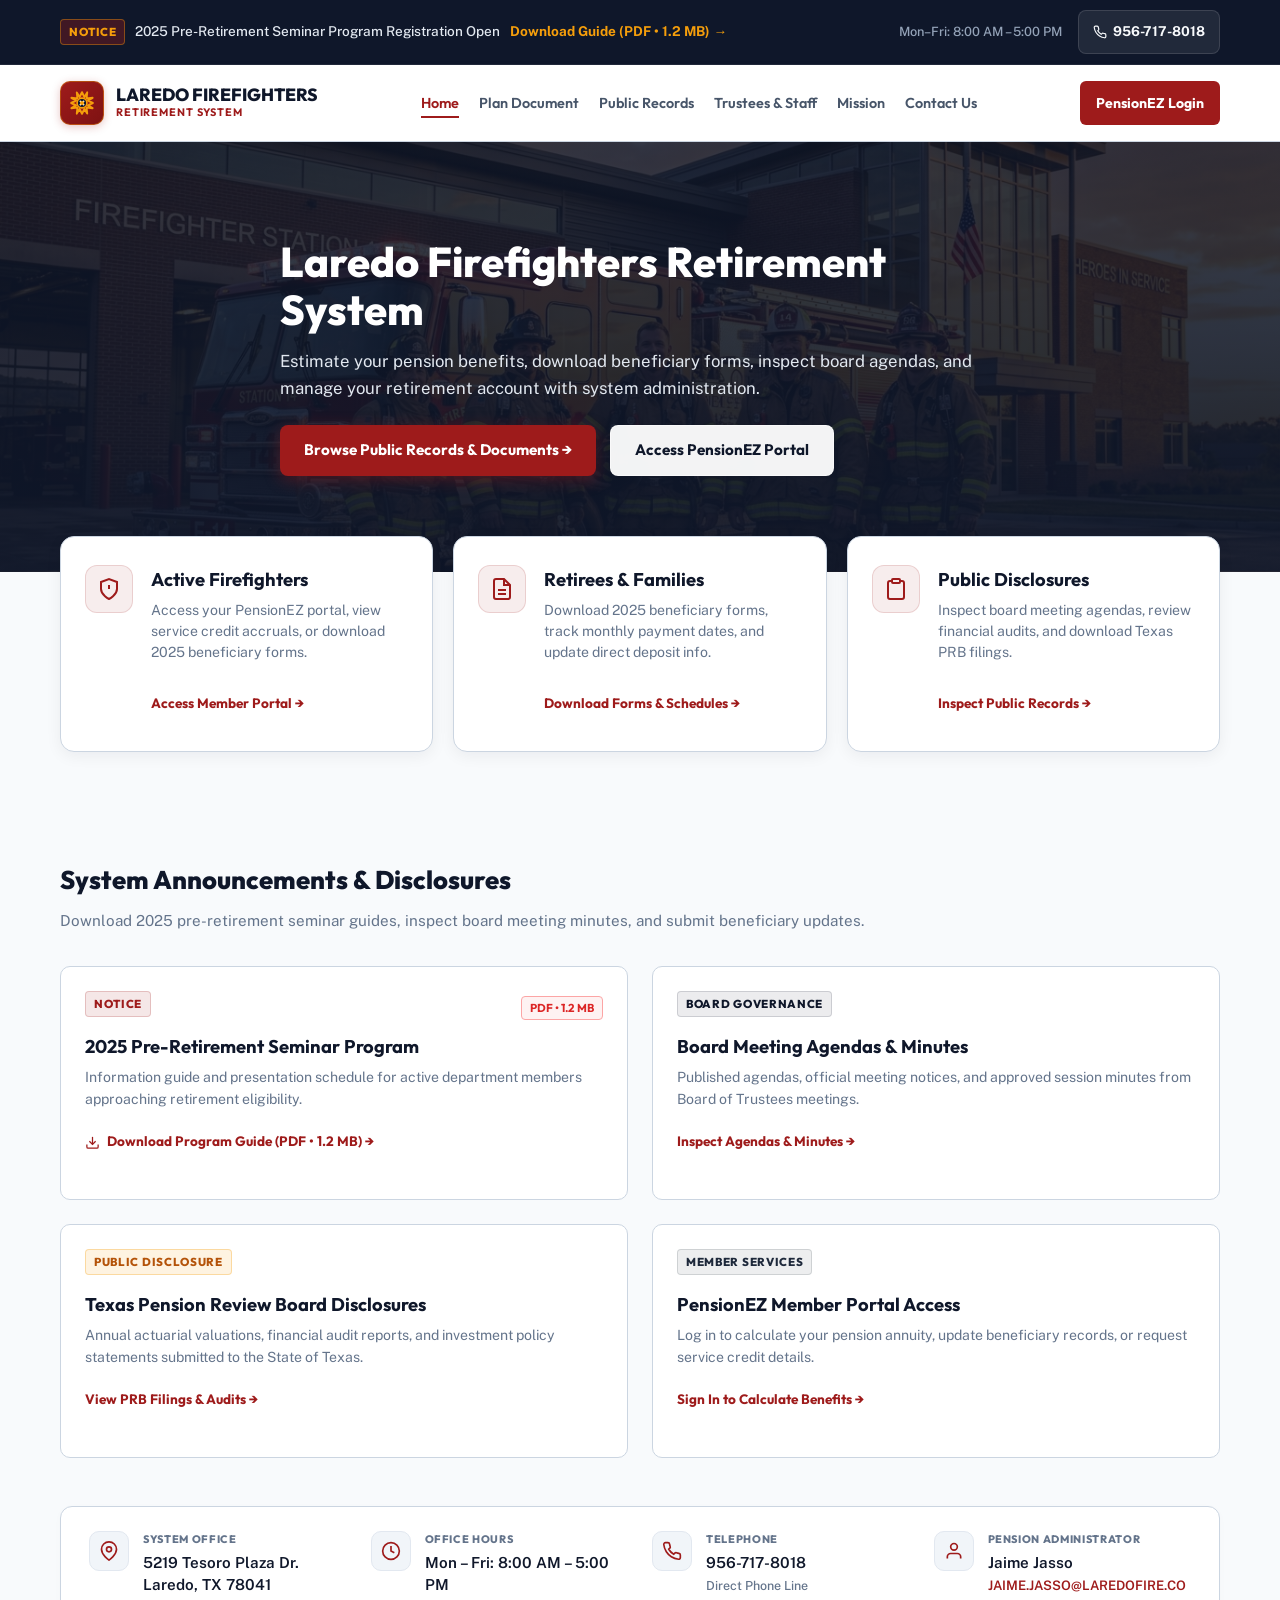
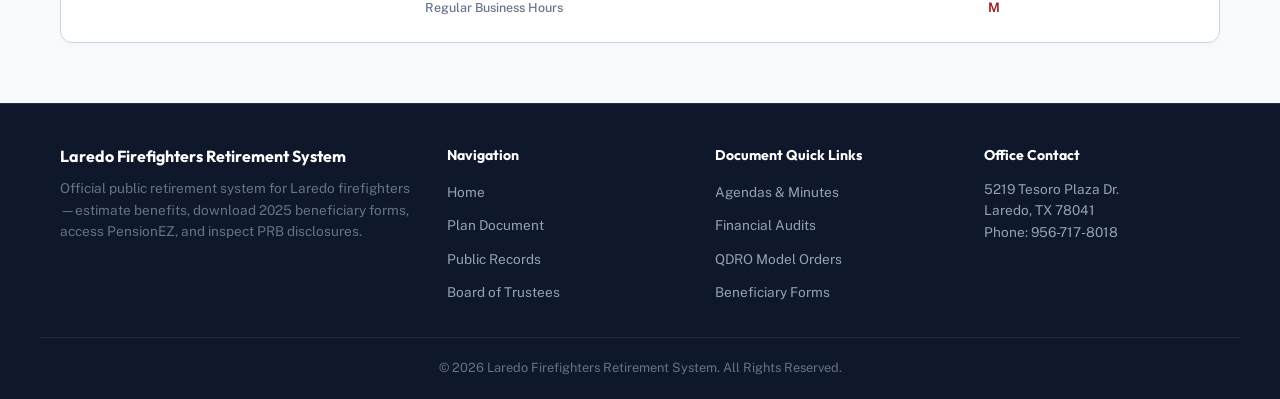
==== commit 9d518bcf: "feat(ui/ux): complete UX overhaul, anti-slop purge, and mobile responsiveness" ====
--- a/index.html
+++ b/index.html
@@ -4,20 +4,44 @@
     <meta charset="UTF-8">
     <meta name="viewport" content="width=device-width, initial-scale=1.0">
     <title>Laredo Firefighters Retirement System | Home</title>
-    <meta name="description" content="Official website of the Laredo Firefighters Retirement System. Providing pension benefit administration, financial stewardship, public disclosures, and member resources.">
+    <meta name="description" content="Estimate your Laredo Fire pension benefits, download 2025 beneficiary forms, inspect board meeting disclosures, and access PensionEZ.">
     <link rel="preconnect" href="https://fonts.googleapis.com">
     <link rel="preconnect" href="https://fonts.gstatic.com" crossorigin>
-    <link href="https://fonts.googleapis.com/css2?family=Inter:wght@400;500;600;700&family=Outfit:wght@600;700;800&display=swap" rel="stylesheet">
+    <link href="https://fonts.googleapis.com/css2?family=Outfit:wght@500;600;700;800&family=Public+Sans:wght@400;500;600;700&display=swap" rel="stylesheet">
     <link rel="stylesheet" href="style.css">
 </head>
 <body>
+
+    <!-- Top Announcement Bar -->
+    <div class="top-bar">
+        <div class="container top-bar-content">
+            <div class="top-bar-left">
+                <span class="badge-live">NOTICE</span>
+                <span class="top-bar-text">2025 Pre-Retirement Seminar Program Registration Open</span>
+                <a href="https://www.laredofire.com/LOFULF/LOFDCS/LAREDOFIREFIGHTERSPRERETIREMENTSEMINARPROGRAM2025.pdf" target="_blank" rel="noopener noreferrer" class="top-bar-link">Download Guide (PDF &bull; 1.2 MB) &rarr;</a>
+            </div>
+            <div class="top-bar-right">
+                <span class="top-bar-hours">Mon&ndash;Fri: 8:00 AM &ndash; 5:00 PM</span>
+                <a href="tel:956-717-8018" class="contact-pill" aria-label="Call System Office at 956-717-8018">
+                    <svg width="14" height="14" viewBox="0 0 24 24" fill="none" stroke="currentColor" stroke-width="2"><path d="M22 16.92v3a2 2 0 0 1-2.18 2 19.79 19.79 0 0 1-8.63-3.07 19.5 19.5 0 0 1-6-6 19.79 19.79 0 0 1-3.07-8.67A2 2 0 0 1 4.11 2h3a2 2 0 0 1 2 1.72 12.84 12.84 0 0 0 .7 2.81 2 2 0 0 1-.45 2.11L8.09 9.91a16 16 0 0 0 6 6l1.27-1.27a2 2 0 0 1 2.11-.45 12.84 12.84 0 0 0 2.81.7A2 2 0 0 1 22 16.92z"/></svg>
+                    956-717-8018
+                </a>
+            </div>
+        </div>
+    </div>
 
     <!-- Header Navigation -->
     <header class="site-header">
         <div class="container header-container">
             <a href="index.html" class="brand-logo">
-                <div class="logo-badge">
-                    <svg width="24" height="24" viewBox="0 0 24 24" fill="none" stroke="currentColor" stroke-width="2"><path d="M12 2L3 9v11a2 2 0 0 1-2 2h14a2 2 0 0 1-2-2V9l-9-7z"/><path d="M12 7v7"/><path d="M9 11h6"/></svg>
+                <div class="logo-badge" title="Laredo Firefighters Emblem">
+                    <svg width="26" height="26" viewBox="0 0 24 24" fill="none" stroke="currentColor" stroke-width="1.8" stroke-linecap="round" stroke-linejoin="round">
+                        <path d="M12 2L14.2 6.5L16.8 2.2L16.2 7.8L21.8 7.2L17.5 9.8L22 12L17.5 14.2L21.8 16.8L16.2 16.2L16.8 21.8L14.2 17.5L12 22L9.8 17.5L7.2 21.8L7.8 16.2L2.2 16.8L6.5 14.2L2 12L6.5 9.8L2.2 7.2L7.8 7.8L7.2 2.2L9.8 6.5Z" fill="var(--primary)" stroke="var(--accent)"/>
+                        <circle cx="12" cy="12" r="4.5" fill="#0F172A" stroke="var(--accent)" stroke-width="1.5"/>
+                        <path d="M10.5 13.5L13.5 10.5" stroke="#FFFFFF" stroke-width="1.5"/>
+                        <path d="M10.5 10.5L13.5 13.5" stroke="#FFFFFF" stroke-width="1.5"/>
+                        <circle cx="12" cy="12" r="1" fill="var(--accent)"/>
+                    </svg>
                 </div>
                 <div class="brand-text">
                     <span class="brand-name">LAREDO FIREFIGHTERS</span>
@@ -43,14 +67,15 @@
             </button>
         </div>
     </header>
+
     <!-- Mobile Navigation Drawer -->
-    <div class="mobile-drawer" id="mobileDrawer">
+    <div class="mobile-drawer" id="mobileDrawer" role="dialog" aria-modal="true" aria-label="Mobile Navigation Menu">
         <div class="mobile-drawer-header">
             <div class="brand-text">
                 <span class="brand-name">LAREDO FIREFIGHTERS</span>
                 <span class="brand-sub">RETIREMENT SYSTEM</span>
             </div>
-            <button class="mobile-close" id="mobileClose">&times;</button>
+            <button class="mobile-close" id="mobileClose" aria-label="Close navigation menu">&times;</button>
         </div>
         <ul class="mobile-nav-list">
             <li><a href="index.html" class="mobile-nav-link">Home</a></li>
@@ -63,14 +88,54 @@
         </ul>
     </div>
 
+    <!-- Hero Section celebrating Laredo Firefighters -->
     <section class="hero-simple">
         <div class="container hero-simple-content">
-            <span class="hero-simple-tag">PUBLIC PENSION FUND SYSTEM</span>
             <h1>Laredo Firefighters Retirement System</h1>
-            <p>Providing pension benefit administration, financial stewardship, and official plan disclosures for Laredo Fire Department personnel and retirees.</p>
+            <p>Estimate your pension benefits, download beneficiary forms, inspect board agendas, and manage your retirement account with system administration.</p>
             <div class="hero-actions">
-                <a href="documents.html" class="btn-hero-primary">Browse Public Records &rarr;</a>
-                <a href="plan-document.html" class="btn-hero-secondary">View Plan Document</a>
+                <a href="documents.html" class="btn-hero-primary">Browse Public Records & Documents &rarr;</a>
+                <a href="login.html" class="btn-hero-secondary">Access PensionEZ Portal</a>
+            </div>
+        </div>
+    </section>
+
+    <!-- Priority Audience Gateway Navigation -->
+    <section class="audience-gateways-section">
+        <div class="container">
+            <div class="audience-grid">
+                <a href="login.html" class="gateway-card gateway-card-active">
+                    <div class="gateway-icon">
+                        <svg width="24" height="24" viewBox="0 0 24 24" fill="none" stroke="currentColor" stroke-width="2"><path d="M12 22s8-4 8-10V5l-8-3-8 3v7c0 6 8 10 8 10z"/><path d="M12 8v4"/><path d="M12 16h.01"/></svg>
+                    </div>
+                    <div class="gateway-content">
+                        <h3>Active Firefighters</h3>
+                        <p>Access your PensionEZ portal, view service credit accruals, or download 2025 beneficiary forms.</p>
+                        <span class="gateway-link">Access Member Portal &rarr;</span>
+                    </div>
+                </a>
+
+                <a href="documents.html?category=forms" class="gateway-card">
+                    <div class="gateway-icon">
+                        <svg width="24" height="24" viewBox="0 0 24 24" fill="none" stroke="currentColor" stroke-width="2"><path d="M14 2H6a2 2 0 0 0-2 2v16a2 2 0 0 0 2 2h12a2 2 0 0 0 2-2V8z"/><polyline points="14 2 14 8 20 8"/><line x1="16" y1="13" x2="8" y2="13"/><line x1="16" y1="17" x2="8" y2="17"/></svg>
+                    </div>
+                    <div class="gateway-content">
+                        <h3>Retirees & Families</h3>
+                        <p>Download 2025 beneficiary forms, track monthly payment dates, and update direct deposit info.</p>
+                        <span class="gateway-link">Download Forms & Schedules &rarr;</span>
+                    </div>
+                </a>
+
+                <a href="documents.html?category=agendas" class="gateway-card">
+                    <div class="gateway-icon">
+                        <svg width="24" height="24" viewBox="0 0 24 24" fill="none" stroke="currentColor" stroke-width="2"><path d="M16 4h2a2 2 0 0 1 2 2v14a2 2 0 0 1-2 2H6a2 2 0 0 1-2-2V6a2 2 0 0 1 2-2h2"/><rect x="8" y="2" width="8" height="4" rx="1" ry="1"/></svg>
+                    </div>
+                    <div class="gateway-content">
+                        <h3>Public Disclosures</h3>
+                        <p>Inspect board meeting agendas, review financial audits, and download Texas PRB filings.</p>
+                        <span class="gateway-link">Inspect Public Records &rarr;</span>
+                    </div>
+                </a>
             </div>
         </div>
     </section>
@@ -80,44 +145,55 @@
         <div class="container">
             <div class="section-header-block">
                 <h2 class="section-title-clean">System Announcements & Disclosures</h2>
-                <p class="section-desc-clean">Official board meeting notices, annual financial filings, and member resources for the Laredo Firefighters Retirement System.</p>
+                <p class="section-desc-clean">Download 2025 pre-retirement seminar guides, inspect board meeting minutes, and submit beneficiary updates.</p>
             </div>
 
             <!-- News & Resources Cards -->
             <div class="news-cards-grid">
                 
                 <div class="news-card">
-                    <span class="news-category">Notice</span>
+                    <div class="news-card-header">
+                        <span class="news-category badge-category-notice">Notice</span>
+                        <span class="pdf-indicator-badge">PDF &bull; 1.2 MB</span>
+                    </div>
                     <h3>2025 Pre-Retirement Seminar Program</h3>
                     <p>Information guide and presentation schedule for active department members approaching retirement eligibility.</p>
-                    <a href="https://www.laredofire.com/LOFULF/LOFDCS/LAREDOFIREFIGHTERSPRERETIREMENTSEMINARPROGRAM2025.pdf" target="_blank" rel="noopener noreferrer" class="news-link">Download Program Guide (PDF) &rarr;</a>
-                </div>
-
-                <div class="news-card">
-                    <span class="news-category">Board Governance</span>
+                    <a href="https://www.laredofire.com/LOFULF/LOFDCS/LAREDOFIREFIGHTERSPRERETIREMENTSEMINARPROGRAM2025.pdf" target="_blank" rel="noopener noreferrer" class="news-link">
+                        <svg width="15" height="15" viewBox="0 0 24 24" fill="none" stroke="currentColor" stroke-width="2"><path d="M21 15v4a2 2 0 0 1-2 2H5a2 2 0 0 1-2-2v-4"/><polyline points="7 10 12 15 17 10"/><line x1="12" y1="15" x2="12" y2="3"/></svg>
+                        Download Program Guide (PDF • 1.2 MB) &rarr;
+                    </a>
+                </div>
+
+                <div class="news-card">
+                    <div class="news-card-header">
+                        <span class="news-category badge-category-gov">Board Governance</span>
+                    </div>
                     <h3>Board Meeting Agendas & Minutes</h3>
                     <p>Published agendas, official meeting notices, and approved session minutes from Board of Trustees meetings.</p>
-                    <a href="documents.html?category=agendas" class="news-link">View Agendas & Minutes &rarr;</a>
-                </div>
-
-                <div class="news-card">
-                    <span class="news-category">Public Disclosure</span>
+                    <a href="documents.html?category=agendas" class="news-link">Inspect Agendas & Minutes &rarr;</a>
+                </div>
+
+                <div class="news-card">
+                    <div class="news-card-header">
+                        <span class="news-category badge-category-prb">Public Disclosure</span>
+                    </div>
                     <h3>Texas Pension Review Board Disclosures</h3>
                     <p>Annual actuarial valuations, financial audit reports, and investment policy statements submitted to the State of Texas.</p>
-                    <a href="documents.html?category=prb" class="news-link">View PRB Filings &rarr;</a>
-                </div>
-
-                <div class="news-card">
-                    <span class="news-category">Member Services</span>
+                    <a href="documents.html?category=prb" class="news-link">View PRB Filings & Audits &rarr;</a>
+                </div>
+
+                <div class="news-card">
+                    <div class="news-card-header">
+                        <span class="news-category badge-category-portal">Member Services</span>
+                    </div>
                     <h3>PensionEZ Member Portal Access</h3>
-                    <p>Log in to view your pension service credit, request beneficiary updates, or contact system administration.</p>
-                    <a href="login.html" class="news-link">Log In to PensionEZ &rarr;</a>
-                </div>
-
-            </div>
-
-            <!-- Clean Office & Support Card -->
-                        <!-- Redesigned Office & Support Banner -->
+                    <p>Log in to calculate your pension annuity, update beneficiary records, or request service credit details.</p>
+                    <a href="login.html" class="news-link">Sign In to Calculate Benefits &rarr;</a>
+                </div>
+
+            </div>
+
+            <!-- Redesigned Office & Support Banner -->
             <div class="office-contact-banner mt-5">
                 <div class="office-card-item">
                     <div class="office-icon">
@@ -145,7 +221,8 @@
                     </div>
                     <div class="office-details">
                         <span class="office-tag">TELEPHONE</span>
-                        <p class="office-text"><a href="tel:956-717-8018" class="link-dark">956-717-8018</a><br><span class="text-muted-sm">Direct Line</span></p>
+                        <p class="office-text"><a href="tel:956-717-8018" class="link-dark">956-717-8018</a><br><span class="text-muted-sm">Direct Phone Line</span></p>
+                        <a href="tel:956-717-8018" class="mobile-action-btn mobile-call-btn">📞 Tap to Call 956-717-8018</a>
                     </div>
                 </div>
 
@@ -156,6 +233,7 @@
                     <div class="office-details">
                         <span class="office-tag">PENSION ADMINISTRATOR</span>
                         <p class="office-text">Jaime Jasso<br><a href="mailto:JAIME.JASSO@LAREDOFIRE.COM" class="link-primary-sm">JAIME.JASSO@LAREDOFIRE.COM</a></p>
+                        <a href="mailto:JAIME.JASSO@LAREDOFIRE.COM" class="mobile-action-btn mobile-email-btn">✉️ Tap to Email Jaime Jasso</a>
                     </div>
                 </div>
             </div>
@@ -168,7 +246,7 @@
         <div class="container footer-grid">
             <div class="footer-brand">
                 <h4>Laredo Firefighters Retirement System</h4>
-                <p>Public retirement system providing benefit administration and financial stewardship for Laredo firefighters.</p>
+                <p>Official public retirement system for Laredo firefighters—estimate benefits, download 2025 beneficiary forms, access PensionEZ, and inspect PRB disclosures.</p>
             </div>
             <div class="footer-col">
                 <h5>Navigation</h5>
@@ -190,7 +268,7 @@
             </div>
             <div class="footer-col">
                 <h5>Office Contact</h5>
-                <p style="font-size: 0.85rem;">5219 Tesoro Plaza Dr.<br>Laredo, TX 78041<br>Phone: 956-717-8018</p>
+                <p style="font-size: 0.85rem;">5219 Tesoro Plaza Dr.<br>Laredo, TX 78041<br>Phone: <a href="tel:956-717-8018" style="color:#94A3B8;">956-717-8018</a></p>
             </div>
         </div>
         <div class="footer-bottom-text">
@@ -198,12 +276,7 @@
         </div>
     </footer>
 
-    <script>
-                    document.getElementById('mobileDrawer')?.classList.add('open');
-        });
-                    document.getElementById('mobileDrawer')?.classList.remove('open');
-        });
-    </script>
     <script src="main.js"></script>
 </body>
 </html>
+
--- a/style.css
+++ b/style.css
@@ -3,7 +3,7 @@
    Clean & Simple Multi-Page Redesign Stylesheet - Sidebar & Document Grid
    ========================================================================== */
 
-@import url('https://fonts.googleapis.com/css2?family=Inter:wght@400;500;600;700&family=Outfit:wght@600;700;800&display=swap');
+@import url('https://fonts.googleapis.com/css2?family=Outfit:wght@500;600;700;800&family=Public+Sans:wght@400;500;600;700&display=swap');
 
 :root {
   --primary: #9E1B1B;
@@ -17,7 +17,7 @@
   --text: #0F172A;
   --text-muted: #64748B;
   --font-heading: 'Outfit', sans-serif;
-  --font-body: 'Inter', sans-serif;
+  --font-body: 'Public Sans', -apple-system, BlinkMacSystemFont, sans-serif;
 }
 
 *, *::before, *::after {
@@ -60,7 +60,7 @@
   background-color: var(--dark);
   color: #94A3B8;
   font-size: 0.85rem;
-  padding: 8px 0;
+  padding: 10px 0;
   border-bottom: 1px solid rgba(255, 255, 255, 0.08);
 }
 
@@ -69,18 +69,19 @@
   justify-content: space-between;
   align-items: center;
   flex-wrap: wrap;
-  gap: 12px;
+  gap: 14px;
 }
 
 .top-bar-left { display: flex; align-items: center; gap: 10px; flex-wrap: wrap; }
-.badge-live { background: rgba(158, 27, 27, 0.35); border: 1px solid rgba(239, 68, 68, 0.4); color: #FCA5A5; font-family: var(--font-heading); font-size: 0.72rem; font-weight: 700; padding: 2px 8px; border-radius: 4px; }
-.top-bar-text { color: #E2E8F0; }
-.top-bar-link { color: var(--accent); font-weight: 600; text-decoration: none; }
-.top-bar-link:hover { text-decoration: underline; }
-
-.top-bar-right { display: flex; align-items: center; gap: 16px; }
-.contact-pill { display: inline-flex; align-items: center; gap: 6px; color: #CBD5E1; font-size: 0.85rem; font-weight: 500; text-decoration: none; }
-.btn-sm-gold { background: var(--accent); color: #0F172A; font-family: var(--font-heading); font-weight: 700; font-size: 0.8rem; padding: 5px 12px; border-radius: 6px; border: none; cursor: pointer; text-decoration: none; display: inline-flex; align-items: center; gap: 6px; }
+.badge-live { background: rgba(158, 27, 27, 0.35); border: 1px solid rgba(245, 158, 11, 0.4); color: var(--accent); font-family: var(--font-heading); font-size: 0.72rem; font-weight: 800; padding: 3px 8px; border-radius: 4px; letter-spacing: 0.05em; }
+.top-bar-text { color: #E2E8F0; font-weight: 500; }
+.top-bar-link { color: var(--accent); font-weight: 700; text-decoration: none; display: inline-flex; align-items: center; gap: 4px; }
+.top-bar-link:hover { text-decoration: underline; color: #FCD34D; }
+
+.top-bar-right { display: flex; align-items: center; gap: 16px; flex-wrap: wrap; }
+.top-bar-hours { color: #94A3B8; font-size: 0.8rem; font-weight: 500; }
+.contact-pill { display: inline-flex; align-items: center; gap: 6px; color: #F8FAFC; font-size: 0.85rem; font-weight: 700; text-decoration: none; padding: 6px 12px; border-radius: 6px; background: rgba(255, 255, 255, 0.08); border: 1px solid rgba(255, 255, 255, 0.12); transition: all 0.2s ease; }
+.contact-pill:hover { background: rgba(255, 255, 255, 0.18); color: #FFFFFF; border-color: var(--accent); }
 
 /* --------------------------------------------------------------------------
    HEADER & NAVIGATION
@@ -98,7 +99,23 @@
 
 .header-container { display: flex; align-items: center; justify-content: space-between; height: 76px; }
 .brand-logo { display: flex; align-items: center; gap: 12px; text-decoration: none; }
-.logo-badge { width: 40px; height: 40px; border-radius: 8px; background: var(--primary); color: var(--accent); display: flex; align-items: center; justify-content: center; }
+.logo-badge {
+  width: 44px;
+  height: 44px;
+  border-radius: 10px;
+  background: linear-gradient(135deg, #9E1B1B 0%, #7E1212 100%);
+  color: var(--accent);
+  display: flex;
+  align-items: center;
+  justify-content: center;
+  border: 1px solid rgba(245, 158, 11, 0.4);
+  box-shadow: 0 2px 8px rgba(158, 27, 27, 0.25);
+  transition: transform 0.2s ease, box-shadow 0.2s ease;
+}
+.logo-badge:hover {
+  transform: scale(1.06);
+  box-shadow: 0 4px 14px rgba(158, 27, 27, 0.4);
+}
 
 .brand-text { display: flex; flex-direction: column; }
 .brand-name { font-family: var(--font-heading); font-size: 1.1rem; font-weight: 800; color: var(--dark); line-height: 1.1; }
@@ -217,11 +234,11 @@
   background-position: center;
   color: #FFFFFF;
   padding: 48px 0;
-  border-bottom: 3px solid var(--primary);
-}
-
-.page-header h1 { font-family: var(--font-heading); font-size: 2.2rem; font-weight: 800; margin-bottom: 6px; }
-.page-header p { font-size: 0.98rem; color: #94A3B8; }
+  border-bottom: 1px solid rgba(255, 255, 255, 0.1);
+}
+
+.page-header h1 { font-family: var(--font-heading); font-size: 2.4rem; font-weight: 800; margin-bottom: 6px; }
+.page-header p { font-size: 1rem; color: #94A3B8; }
 
 /* --------------------------------------------------------------------------
    DOCUMENTS SIDEBAR & GRID LAYOUT
@@ -446,9 +463,11 @@
 .hero-simple h1 { font-family: var(--font-heading); font-size: 2.6rem; font-weight: 800; line-height: 1.15; margin-bottom: 14px; }
 .hero-simple p { font-size: 1.05rem; color: #E2E8F0; margin-bottom: 24px; line-height: 1.6; }
 
-.hero-actions { display: flex; gap: 14px; flex-wrap: wrap; }
-.btn-hero-primary { background: var(--primary); color: #FFF; font-family: var(--font-heading); font-weight: 700; font-size: 0.95rem; padding: 12px 22px; border-radius: 6px; text-decoration: none; }
-.btn-hero-secondary { background: rgba(255, 255, 255, 0.12); color: #FFF; border: 1px solid rgba(255, 255, 255, 0.25); font-family: var(--font-heading); font-weight: 700; font-size: 0.95rem; padding: 12px 22px; border-radius: 6px; text-decoration: none; }
+.hero-actions { display: flex; gap: 14px; flex-wrap: wrap; margin-top: 6px; }
+.btn-hero-primary { background: var(--primary); color: #FFF; font-family: var(--font-heading); font-weight: 700; font-size: 0.95rem; padding: 12px 24px; border-radius: 8px; text-decoration: none; box-shadow: 0 4px 16px rgba(158, 27, 27, 0.4); transition: all 0.2s ease; display: inline-flex; align-items: center; justify-content: center; }
+.btn-hero-primary:hover { background: #7E1212; transform: translateY(-2px); box-shadow: 0 8px 24px rgba(158, 27, 27, 0.5); }
+.btn-hero-secondary { background: rgba(255, 255, 255, 0.95); color: var(--dark); border: 1px solid rgba(255, 255, 255, 0.6); font-family: var(--font-heading); font-weight: 700; font-size: 0.95rem; padding: 12px 24px; border-radius: 8px; text-decoration: none; backdrop-filter: blur(8px); transition: all 0.2s ease; display: inline-flex; align-items: center; justify-content: center; }
+.btn-hero-secondary:hover { background: #FFFFFF; color: var(--primary); transform: translateY(-2px); box-shadow: 0 8px 24px rgba(0, 0, 0, 0.25); }
 
 .home-section { padding: 60px 0; }
 .section-title-clean { font-family: var(--font-heading); font-size: 1.6rem; font-weight: 800; color: var(--dark); margin-bottom: 8px; }
@@ -458,15 +477,17 @@
 .quick-card-clean { background: #FFFFFF; border: 1px solid var(--border); border-radius: 12px; padding: 24px; text-decoration: none; color: var(--text); display: flex; flex-direction: column; transition: border-color 0.2s, transform 0.2s; }
 .quick-card-clean:hover { border-color: var(--primary); transform: translateY(-2px); }
 .quick-card-clean h3 { font-family: var(--font-heading); font-size: 1.15rem; font-weight: 700; color: var(--dark); margin-bottom: 8px; }
-.quick-card-clean p { font-size: 0.88rem; color: var(--text-muted); margin-bottom: 16px; line-height: 1.5; }
+.quick-card-clean p { font-size: 0.85rem; color: var(--text-muted); margin-bottom: 16px; line-height: 1.5; }
 .card-link-text { font-family: var(--font-heading); font-size: 0.85rem; font-weight: 700; color: var(--primary); margin-top: auto; }
 
 /* Trustees & Staff */
 .trustee-grid-clean { display: grid; grid-template-columns: repeat(4, 1fr); gap: 20px; }
-.trustee-card-clean { background: #FFFFFF; border: 1px solid var(--border); border-radius: 10px; padding: 20px; text-align: center; }
+.trustee-card-clean { background: #FFFFFF; border: 1px solid var(--border); border-radius: 12px; padding: 22px; text-align: center; }
+.trustee-card-clean h4 { font-family: var(--font-heading); font-size: 1.25rem; font-weight: 800; color: var(--dark); margin: 8px 0 4px 0; }
+.trustee-card-clean p { font-size: 0.9rem; color: var(--text-muted); line-height: 1.5; }
 .avatar-clean { width: 52px; height: 52px; border-radius: 50%; background: var(--dark); color: #FFF; font-family: var(--font-heading); font-weight: 800; font-size: 1.1rem; display: flex; align-items: center; justify-content: center; margin: 0 auto 12px auto; }
 .avatar-gold { background: var(--accent); color: #0F172A; }
-.role-badge { display: inline-block; font-family: var(--font-heading); font-size: 0.72rem; font-weight: 700; color: var(--primary); background: rgba(158, 27, 27, 0.08); padding: 2px 8px; border-radius: 4px; margin: 6px 0 10px 0; }
+.role-badge { display: inline-block; font-family: var(--font-heading); font-size: 0.72rem; font-weight: 800; color: var(--primary); background: rgba(158, 27, 27, 0.08); padding: 3px 10px; border-radius: 4px; margin: 4px 0 10px 0; letter-spacing: 0.04em; }
 
 .staff-box-clean { background: #FFFFFF; border: 1px solid var(--border); border-radius: 12px; padding: 24px; max-width: 640px; margin-top: 24px; }
 .staff-contact-list { margin-top: 12px; font-size: 0.9rem; color: var(--text-muted); }
@@ -475,19 +496,19 @@
 /* Contact Page */
 .contact-layout { display: grid; grid-template-columns: 1fr 1.2fr; gap: 36px; }
 .contact-info-box { background: #FFFFFF; border: 1px solid var(--border); border-radius: 12px; padding: 28px; }
-.info-item { margin-bottom: 18px; }
-.info-item label { font-family: var(--font-heading); font-size: 0.8rem; font-weight: 700; color: var(--text-muted); text-transform: uppercase; display: block; }
-.info-item p { font-size: 0.95rem; font-weight: 600; color: var(--dark); }
+.contact-info-box h3, .contact-form-clean h3 { font-family: var(--font-heading); font-size: 1.4rem; font-weight: 800; color: var(--dark); margin-bottom: 20px; }
+.info-item { margin-bottom: 20px; }
+.info-item label { font-family: var(--font-heading); font-size: 0.82rem; font-weight: 800; color: var(--text-muted); text-transform: uppercase; letter-spacing: 0.05em; display: block; margin-bottom: 4px; }
+.info-item p { font-size: 1rem; font-weight: 600; color: var(--dark); }
 .info-item a { color: var(--primary); text-decoration: none; }
-
 .contact-form-clean { background: #FFFFFF; border: 1px solid var(--border); border-radius: 12px; padding: 28px; }
-.form-group { margin-bottom: 16px; }
-.form-group label { display: block; font-family: var(--font-heading); font-size: 0.85rem; font-weight: 700; color: #334155; margin-bottom: 6px; }
-.form-group input, .form-group select, .form-group textarea { width: 100%; padding: 10px 12px; border-radius: 6px; border: 1px solid #CBD5E1; font-size: 0.9rem; }
-.btn-form-submit { width: 100%; background: var(--primary); color: #FFF; font-family: var(--font-heading); font-size: 0.95rem; font-weight: 700; padding: 12px; border-radius: 6px; border: none; cursor: pointer; }
+.form-group { margin-bottom: 18px; }
+.form-group label { display: block; font-family: var(--font-heading); font-size: 0.88rem; font-weight: 700; color: #334155; margin-bottom: 6px; }
+.form-group input, .form-group select, .form-group textarea { width: 100%; padding: 10px 12px; border-radius: 6px; border: 1px solid #CBD5E1; font-size: 0.95rem; }
+.btn-form-submit { width: 100%; background: var(--primary); color: #FFF; font-family: var(--font-heading); font-size: 1rem; font-weight: 700; padding: 12px; border-radius: 6px; border: none; cursor: pointer; }
 
 /* Footer */
-.site-footer { background: var(--dark); color: #94A3B8; padding: 40px 0 20px 0; margin-top: auto; border-top: 3px solid var(--primary); }
+.site-footer { background: var(--dark); color: #94A3B8; padding: 40px 0 20px 0; margin-top: auto; border-top: 1px solid rgba(255, 255, 255, 0.1); }
 .footer-grid { display: grid; grid-template-columns: 1.5fr 1fr 1fr 1fr; gap: 32px; padding-bottom: 32px; border-bottom: 1px solid rgba(255, 255, 255, 0.08); }
 .footer-brand h4 { font-family: var(--font-heading); color: #FFF; font-size: 1rem; margin-bottom: 8px; }
 .footer-brand p { font-size: 0.85rem; color: #64748B; }
@@ -500,20 +521,36 @@
 @media (max-width: 1024px) {
   .doc-layout { grid-template-columns: 1fr; }
   .doc-icon-grid { grid-template-columns: repeat(3, 1fr); }
+  .news-cards-grid { grid-template-columns: 1fr; }
+  .trustee-grid-clean { grid-template-columns: repeat(2, 1fr); }
 }
 
 @media (max-width: 768px) {
   .main-nav, .btn-primary { display: none; }
   .mobile-toggle { display: inline-flex; }
+  .top-bar-content { flex-direction: column; text-align: center; gap: 8px; justify-content: center; }
+  .top-bar-left, .top-bar-right { justify-content: center; }
+  .hero-simple { padding: 56px 0 40px 0; text-align: left; }
+  .hero-simple h1 { font-size: 2.0rem; line-height: 1.2; }
+  .hero-simple p { font-size: 0.98rem; }
+  .hero-actions { flex-direction: column; width: 100%; gap: 10px; }
+  .btn-hero-primary, .btn-hero-secondary { width: 100%; min-height: 48px; text-align: center; font-size: 1rem; }
+  .audience-grid { grid-template-columns: 1fr; }
+  .audience-gateways-section { margin-top: 24px; }
   .doc-icon-grid { grid-template-columns: repeat(2, 1fr); }
-  .quick-grid-clean, .trustee-grid-clean { grid-template-columns: repeat(2, 1fr); }
+  .quick-grid-clean { grid-template-columns: 1fr; }
   .contact-layout { grid-template-columns: 1fr; }
   .footer-grid { grid-template-columns: repeat(2, 1fr); }
+  .category-quick-pills { flex-wrap: nowrap; overflow-x: auto; -webkit-overflow-scrolling: touch; padding: 10px 12px; }
 }
 
 @media (max-width: 480px) {
+  .top-bar-hours { display: none; }
+  .brand-name { font-size: 0.98rem; }
+  .brand-sub { font-size: 0.75rem; }
   .doc-icon-grid { grid-template-columns: 1fr; }
-  .quick-grid-clean, .trustee-grid-clean, .footer-grid { grid-template-columns: 1fr; }
+  .trustee-grid-clean, .footer-grid { grid-template-columns: 1fr; }
+  .gateway-card { padding: 22px 18px; min-height: auto; }
 }
 
 
@@ -632,7 +669,7 @@
 }
 
 .office-text {
-  font-size: 0.88rem;
+  font-size: 0.95rem;
   font-weight: 600;
   color: var(--dark);
   line-height: 1.45;
@@ -673,3 +710,1139 @@
   .news-cards-grid { grid-template-columns: 1fr; }
   .office-contact-banner { grid-template-columns: 1fr; gap: 20px; }
 }
+
+/* --------------------------------------------------------------------------
+   INTERACTION UX & ACCESSIBILITY (WCAG AA & Focus States)
+   -------------------------------------------------------------------------- */
+:focus-visible {
+  outline: 3px solid var(--accent) !important;
+  outline-offset: 2px !important;
+  box-shadow: 0 0 0 4px rgba(245, 158, 11, 0.3) !important;
+  border-radius: 4px;
+}
+
+.form-group input:focus-visible,
+.form-group select:focus-visible,
+.form-group textarea:focus-visible,
+.search-box-clean input:focus-visible {
+  outline: 2px solid var(--primary) !important;
+  outline-offset: 1px !important;
+  border-color: var(--primary) !important;
+  box-shadow: 0 0 0 3px rgba(158, 27, 27, 0.15) !important;
+}
+
+/* Screen reader utility */
+.sr-only {
+  position: absolute;
+  width: 1px;
+  height: 1px;
+  padding: 0;
+  margin: -1px;
+  overflow: hidden;
+  clip: rect(0, 0, 0, 0);
+  white-space: nowrap;
+  border: 0;
+}
+
+/* --------------------------------------------------------------------------
+   DOCUMENT SEARCH & NAVIGATION UX
+   -------------------------------------------------------------------------- */
+.search-box-clean {
+  position: relative;
+  width: 320px;
+  max-width: 100%;
+}
+
+.search-box-clean input {
+  width: 100%;
+  padding: 10px 36px 10px 36px;
+  border-radius: 8px;
+  border: 1px solid var(--border);
+  font-size: 0.9rem;
+  min-height: 44px;
+}
+
+.search-clear-btn {
+  position: absolute;
+  right: 6px;
+  top: 50%;
+  transform: translateY(-50%);
+  background: transparent;
+  border: none;
+  font-size: 1.3rem;
+  color: var(--text-muted);
+  width: 32px;
+  height: 32px;
+  border-radius: 50%;
+  display: none;
+  align-items: center;
+  justify-content: center;
+  cursor: pointer;
+  line-height: 1;
+}
+
+.search-clear-btn:hover {
+  background: #E2E8F0;
+  color: var(--dark);
+}
+
+.search-box-clean input:not(:placeholder-shown) ~ .search-clear-btn {
+  display: flex;
+}
+
+.search-count-badge {
+  font-family: var(--font-heading);
+  font-size: 0.82rem;
+  font-weight: 700;
+  color: var(--text-muted);
+  margin-bottom: 12px;
+}
+
+/* --------------------------------------------------------------------------
+   FORM INTERACTION & INLINE VALIDATION STYLES
+   -------------------------------------------------------------------------- */
+.required-star {
+  color: var(--primary);
+  font-weight: bold;
+}
+
+.form-help {
+  font-size: 0.82rem;
+  color: var(--text-muted);
+  margin-top: 5px;
+  display: block;
+  line-height: 1.35;
+}
+
+.form-help-dark {
+  font-size: 0.82rem;
+  color: #94A3B8;
+  margin-top: 5px;
+  display: block;
+  line-height: 1.35;
+}
+
+.form-error {
+  font-size: 0.82rem;
+  color: #DC2626;
+  font-weight: 600;
+  margin-top: 5px;
+  display: block;
+}
+
+.form-group input:invalid:not(:placeholder-shown),
+.form-group textarea:invalid:not(:placeholder-shown) {
+  border-color: #EF4444;
+  background-color: #FEF2F2;
+}
+
+.form-alert-success {
+  background: #F0FDF4;
+  border: 1px solid #86EFAC;
+  color: #166534;
+  padding: 16px;
+  border-radius: 10px;
+  margin-bottom: 20px;
+  display: flex;
+  align-items: flex-start;
+  gap: 12px;
+  font-size: 0.9rem;
+}
+
+.form-alert-error {
+  background: #FEF2F2;
+  border: 1px solid #FCA5A5;
+  color: #991B1B;
+  padding: 16px;
+  border-radius: 10px;
+  margin-bottom: 20px;
+  display: flex;
+  align-items: flex-start;
+  gap: 12px;
+  font-size: 0.9rem;
+}
+
+.form-alert-info {
+  background: rgba(30, 41, 59, 0.9);
+  border: 1px solid var(--accent);
+  color: #FEEBC8;
+  padding: 14px 16px;
+  border-radius: 10px;
+  margin-bottom: 20px;
+  font-size: 0.88rem;
+}
+
+/* --------------------------------------------------------------------------
+   MOBILE TOUCH UX & TAP TARGETS (Min 44x44px)
+   -------------------------------------------------------------------------- */
+button,
+.btn-primary,
+.btn-hero-primary,
+.btn-hero-secondary,
+.btn-form-submit,
+.btn-login-submit,
+.sidebar-btn,
+.btn-year,
+.modal-tab,
+.contact-pill,
+.mobile-toggle,
+.mobile-close,
+.mobile-nav-link,
+.top-bar-link,
+.gateway-link,
+.news-link,
+.search-clear-btn {
+  min-height: 44px;
+  touch-action: manipulation;
+}
+
+.contact-pill {
+  padding: 8px 14px;
+  border-radius: 8px;
+  background: rgba(255, 255, 255, 0.08);
+}
+
+.contact-pill:hover {
+  background: rgba(255, 255, 255, 0.16);
+  color: #FFF;
+}
+
+.mobile-action-btn {
+  display: none;
+}
+
+@media (max-width: 768px) {
+  .mobile-action-btn {
+    display: inline-flex;
+    align-items: center;
+    justify-content: center;
+    gap: 8px;
+    width: 100%;
+    min-height: 48px;
+    padding: 12px;
+    border-radius: 10px;
+    font-family: var(--font-heading);
+    font-size: 0.95rem;
+    font-weight: 700;
+    text-decoration: none;
+    margin-bottom: 10px;
+  }
+  .mobile-call-btn {
+    background: var(--primary);
+    color: #FFFFFF;
+  }
+  .mobile-email-btn {
+    background: var(--dark);
+    color: #FFFFFF;
+    border: 1px solid var(--border);
+  }
+}
+
+/* --------------------------------------------------------------------------
+   AUDIENCE GATEWAYS (Cognitive Load Reduction)
+   -------------------------------------------------------------------------- */
+.audience-gateways-section {
+  margin-top: -36px;
+  position: relative;
+  z-index: 20;
+  margin-bottom: 48px;
+}
+
+.audience-grid {
+  display: grid;
+  grid-template-columns: repeat(3, 1fr);
+  gap: 20px;
+}
+
+.gateway-card {
+  background: #FFFFFF;
+  border: 1px solid var(--border);
+  border-radius: 14px;
+  padding: 28px 24px;
+  text-decoration: none;
+  color: var(--text);
+  display: flex;
+  align-items: flex-start;
+  gap: 18px;
+  box-shadow: 0 4px 16px rgba(15, 23, 42, 0.06);
+  transition: transform 0.25s cubic-bezier(0.16, 1, 0.3, 1), box-shadow 0.25s cubic-bezier(0.16, 1, 0.3, 1), border-color 0.25s ease;
+  min-height: 148px;
+}
+
+.gateway-card:hover {
+  transform: translateY(-4px);
+  box-shadow: 0 12px 28px rgba(15, 23, 42, 0.12);
+  border-color: var(--primary);
+}
+
+.gateway-icon {
+  width: 48px;
+  height: 48px;
+  border-radius: 12px;
+  background: rgba(158, 27, 27, 0.08);
+  color: var(--primary);
+  display: flex;
+  align-items: center;
+  justify-content: center;
+  flex-shrink: 0;
+  border: 1px solid rgba(158, 27, 27, 0.15);
+}
+
+.gateway-card-retirees .gateway-icon {
+  background: rgba(245, 158, 11, 0.12);
+  color: #D97706;
+  border-color: rgba(245, 158, 11, 0.3);
+}
+
+.gateway-card-public .gateway-icon {
+  background: rgba(15, 23, 42, 0.08);
+  color: var(--dark);
+  border-color: rgba(15, 23, 42, 0.15);
+}
+
+.gateway-content {
+  display: flex;
+  flex-direction: column;
+  flex: 1;
+  height: 100%;
+}
+
+.gateway-badge {
+  font-family: var(--font-heading);
+  font-size: 0.68rem;
+  font-weight: 800;
+  color: var(--primary);
+  letter-spacing: 0.08em;
+  text-transform: uppercase;
+  margin-bottom: 4px;
+}
+
+.gateway-card-retirees .gateway-badge {
+  color: #B45309;
+}
+
+.gateway-card-public .gateway-badge {
+  color: var(--dark);
+}
+
+.gateway-card h3 {
+  font-family: var(--font-heading);
+  font-size: 1.15rem;
+  font-weight: 700;
+  color: var(--dark);
+  margin-bottom: 6px;
+}
+
+.gateway-card p {
+  font-size: 0.88rem;
+  color: var(--text-muted);
+  line-height: 1.5;
+  margin-bottom: 16px;
+}
+
+.gateway-link {
+  font-family: var(--font-heading);
+  font-size: 0.85rem;
+  font-weight: 700;
+  color: var(--primary);
+  margin-top: auto;
+  padding-top: 4px;
+  line-height: 1.4;
+  display: inline-flex;
+  align-items: center;
+}
+
+/* --------------------------------------------------------------------------
+   NEWS CARDS & CATEGORY BADGES
+   -------------------------------------------------------------------------- */
+.news-card-header {
+  display: flex;
+  justify-content: space-between;
+  align-items: center;
+  margin-bottom: 10px;
+  flex-wrap: wrap;
+  gap: 8px;
+}
+
+.badge-category-notice {
+  background: rgba(158, 27, 27, 0.1);
+  color: var(--primary);
+  border: 1px solid rgba(158, 27, 27, 0.2);
+  padding: 3px 8px;
+  border-radius: 4px;
+  font-weight: 800;
+}
+
+.badge-category-gov {
+  background: rgba(15, 23, 42, 0.08);
+  color: var(--dark);
+  border: 1px solid rgba(15, 23, 42, 0.15);
+  padding: 3px 8px;
+  border-radius: 4px;
+  font-weight: 800;
+}
+
+.badge-category-prb {
+  background: rgba(245, 158, 11, 0.12);
+  color: #B45309;
+  border: 1px solid rgba(245, 158, 11, 0.3);
+  padding: 3px 8px;
+  border-radius: 4px;
+  font-weight: 800;
+}
+
+.badge-category-portal {
+  background: rgba(30, 41, 59, 0.08);
+  color: var(--slate);
+  border: 1px solid rgba(30, 41, 59, 0.15);
+  padding: 3px 8px;
+  border-radius: 4px;
+  font-weight: 800;
+}
+
+.pdf-indicator-badge {
+  font-family: var(--font-heading);
+  font-size: 0.72rem;
+  font-weight: 700;
+  color: #DC2626;
+  background: #FEF2F2;
+  border: 1px solid #FCA5A5;
+  padding: 2px 8px;
+  border-radius: 4px;
+  display: inline-flex;
+  align-items: center;
+  gap: 4px;
+}
+
+.news-link svg {
+  display: inline-block;
+  vertical-align: middle;
+  margin-right: 4px;
+}
+
+@media (max-width: 900px) {
+  .audience-grid { grid-template-columns: 1fr; }
+  .audience-gateways-section { margin-top: 24px; }
+}
+
+/* --------------------------------------------------------------------------
+   MULTI-PAGE ENHANCEMENTS & SPECIALIST STYLES
+   -------------------------------------------------------------------------- */
+
+/* Document Category Pill Bar & Sidebar Badges */
+.category-quick-pills {
+  display: flex;
+  gap: 8px;
+  flex-wrap: wrap;
+  margin-bottom: 20px;
+  padding: 12px 16px;
+  background: #F8FAFC;
+  border: 1px solid var(--border);
+  border-radius: 10px;
+}
+
+.pill-tab {
+  background: #FFFFFF;
+  border: 1px solid var(--border);
+  color: var(--slate);
+  font-family: var(--font-heading);
+  font-size: 0.82rem;
+  font-weight: 700;
+  padding: 8px 14px;
+  border-radius: 8px;
+  cursor: pointer;
+  display: inline-flex;
+  align-items: center;
+  gap: 6px;
+  transition: all 0.2s ease;
+  min-height: 40px;
+}
+
+.pill-tab:hover, .pill-tab.active {
+  background: var(--primary);
+  color: #FFFFFF;
+  border-color: var(--primary);
+  box-shadow: 0 4px 12px rgba(158, 27, 27, 0.25);
+}
+
+.pill-count {
+  background: rgba(15, 23, 42, 0.08);
+  color: var(--dark);
+  font-size: 0.72rem;
+  font-weight: 800;
+  padding: 2px 6px;
+  border-radius: 10px;
+}
+
+.pill-tab:hover .pill-count, .pill-tab.active .pill-count {
+  background: rgba(255, 255, 255, 0.25);
+  color: #FFFFFF;
+}
+
+.cat-count-badge {
+  display: inline-block;
+  float: right;
+  background: rgba(15, 23, 42, 0.06);
+  color: var(--text-muted);
+  font-size: 0.72rem;
+  font-weight: 700;
+  padding: 2px 6px;
+  border-radius: 10px;
+  margin-left: 6px;
+}
+
+.sidebar-btn.active .cat-count-badge {
+  background: rgba(255, 255, 255, 0.2);
+  color: #FFFFFF;
+}
+
+/* Civic Authority Trustee Card Enhancements */
+.trustee-card-clean {
+  background: #FFFFFF;
+  border: 1px solid var(--border);
+  border-radius: 12px;
+  padding: 24px 20px;
+  text-align: center;
+  box-shadow: 0 4px 14px rgba(15, 23, 42, 0.04);
+  transition: all 0.25s ease;
+  position: relative;
+  overflow: hidden;
+  display: flex;
+  flex-direction: column;
+}
+
+.trustee-card-clean:hover {
+  transform: translateY(-4px);
+  box-shadow: 0 12px 24px rgba(15, 23, 42, 0.08);
+  border-color: var(--primary);
+}
+
+.trustee-card-clean::before {
+  content: '';
+  position: absolute;
+  top: 0;
+  left: 0;
+  right: 0;
+  height: 4px;
+  background: var(--dark);
+}
+
+.trustee-card-chair::before {
+  background: linear-gradient(90deg, #D97706, #F59E0B);
+}
+
+.trustee-card-fire::before {
+  background: linear-gradient(90deg, #9E1B1B, #DC2626);
+}
+
+.trustee-card-city::before {
+  background: linear-gradient(90deg, #1E293B, #3B82F6);
+}
+
+.role-badge-chair {
+  background: rgba(245, 158, 11, 0.15);
+  color: #B45309;
+  border: 1px solid rgba(245, 158, 11, 0.3);
+}
+
+.role-badge-fire {
+  background: rgba(158, 27, 27, 0.1);
+  color: var(--primary);
+  border: 1px solid rgba(158, 27, 27, 0.2);
+}
+
+.role-badge-city {
+  background: rgba(30, 41, 59, 0.08);
+  color: var(--dark);
+  border: 1px solid rgba(30, 41, 59, 0.2);
+}
+
+.trustee-contact-link {
+  display: inline-flex;
+  align-items: center;
+  justify-content: center;
+  gap: 6px;
+  font-family: var(--font-heading);
+  font-size: 0.8rem;
+  font-weight: 700;
+  color: var(--primary);
+  margin-top: auto;
+  padding-top: 12px;
+  text-decoration: none;
+}
+
+.trustee-contact-link:hover {
+  text-decoration: underline;
+}
+
+/* Login Page Guidance & Security Badges */
+.security-reassurance-badge {
+  display: inline-flex;
+  align-items: center;
+  justify-content: center;
+  gap: 8px;
+  background: rgba(16, 185, 129, 0.12);
+  border: 1px solid rgba(16, 185, 129, 0.25);
+  color: #34D399;
+  padding: 6px 14px;
+  border-radius: 20px;
+  font-family: var(--font-heading);
+  font-size: 0.78rem;
+  font-weight: 700;
+  margin-bottom: 20px;
+  width: 100%;
+}
+
+.first-time-guide-box {
+  background: rgba(255, 255, 255, 0.05);
+  border: 1px solid rgba(255, 255, 255, 0.12);
+  border-radius: 12px;
+  padding: 20px;
+  margin-top: 24px;
+  color: #E2E8F0;
+  text-align: left;
+}
+
+.first-time-guide-box h4 {
+  font-family: var(--font-heading);
+  font-size: 0.95rem;
+  font-weight: 700;
+  color: var(--accent);
+  margin-bottom: 8px;
+  display: flex;
+  align-items: center;
+  gap: 8px;
+}
+
+.first-time-guide-box p {
+  font-size: 0.85rem;
+  color: #94A3B8;
+  line-height: 1.5;
+  margin-bottom: 12px;
+}
+
+.first-time-steps {
+  display: flex;
+  flex-direction: column;
+  gap: 6px;
+  font-size: 0.82rem;
+  color: #CBD5E1;
+}
+
+.admin-contact-box {
+  background: rgba(15, 23, 42, 0.6);
+  border: 1px solid rgba(255, 255, 255, 0.1);
+  border-radius: 12px;
+  padding: 20px;
+  margin-top: 20px;
+  display: flex;
+  align-items: center;
+  gap: 16px;
+  text-align: left;
+}
+
+.admin-avatar-sm {
+  width: 44px;
+  height: 44px;
+  border-radius: 50%;
+  background: linear-gradient(135deg, var(--primary) 0%, var(--primary-dark) 100%);
+  color: #FFF;
+  font-weight: 800;
+  font-family: var(--font-heading);
+  display: flex;
+  align-items: center;
+  justify-content: center;
+  flex-shrink: 0;
+  border: 2px solid var(--accent);
+}
+
+.admin-info-content h5 {
+  font-family: var(--font-heading);
+  font-size: 0.9rem;
+  color: #FFFFFF;
+  margin: 2px 0;
+}
+
+.admin-info-content p {
+  font-size: 0.8rem;
+  color: #94A3B8;
+}
+
+.admin-links-row {
+  display: flex;
+  gap: 12px;
+  margin-top: 8px;
+  flex-wrap: wrap;
+}
+
+.admin-links-row a {
+  font-family: var(--font-heading);
+  font-size: 0.8rem;
+  font-weight: 700;
+  color: var(--accent);
+  text-decoration: none;
+}
+
+.admin-links-row a:hover {
+  text-decoration: underline;
+}
+
+/* ==========================================================================
+   INTERACTIVE PENSION BENEFIT CALCULATOR (TLFFRA RULES)
+   ========================================================================== */
+.pension-calc-section {
+  padding: 60px 0;
+  background-color: var(--dark);
+  background-image: radial-gradient(circle at 50% 30%, rgba(158, 27, 27, 0.22) 0%, rgba(15, 23, 42, 0.96) 75%);
+  color: #FFFFFF;
+}
+
+.login-calc-section {
+  padding: 40px 0 60px 0;
+  border-top: 1px solid rgba(255, 255, 255, 0.1);
+  background: transparent;
+}
+
+.pension-calc-container {
+  background: rgba(30, 41, 59, 0.85);
+  backdrop-filter: blur(16px);
+  border: 1px solid rgba(245, 158, 11, 0.25);
+  border-radius: 20px;
+  padding: 40px;
+  box-shadow: 0 20px 50px rgba(0, 0, 0, 0.45);
+}
+
+.calc-header-block {
+  display: flex;
+  justify-content: space-between;
+  align-items: flex-start;
+  flex-wrap: wrap;
+  gap: 20px;
+  margin-bottom: 36px;
+  padding-bottom: 24px;
+  border-bottom: 1px solid rgba(255, 255, 255, 0.1);
+}
+
+.calc-header-title {
+  max-width: 620px;
+}
+
+.calc-badge {
+  display: inline-block;
+  font-family: var(--font-heading);
+  font-size: 0.75rem;
+  font-weight: 800;
+  color: var(--accent);
+  letter-spacing: 0.08em;
+  text-transform: uppercase;
+  background: rgba(245, 158, 11, 0.15);
+  border: 1px solid rgba(245, 158, 11, 0.3);
+  padding: 4px 10px;
+  border-radius: 6px;
+  margin-bottom: 10px;
+}
+
+.calc-header-title h2 {
+  font-family: var(--font-heading);
+  font-size: 1.85rem;
+  color: #FFFFFF;
+  margin-bottom: 8px;
+}
+
+.calc-header-title p {
+  color: #94A3B8;
+  font-size: 0.95rem;
+  line-height: 1.5;
+}
+
+.calc-presets-row {
+  display: flex;
+  align-items: center;
+  gap: 8px;
+  flex-wrap: wrap;
+}
+
+.preset-label {
+  font-size: 0.82rem;
+  font-weight: 600;
+  color: #94A3B8;
+  margin-right: 4px;
+}
+
+.calc-preset-btn {
+  background: rgba(255, 255, 255, 0.08);
+  border: 1px solid rgba(255, 255, 255, 0.16);
+  border-radius: 20px;
+  color: #E2E8F0;
+  font-family: var(--font-heading);
+  font-size: 0.8rem;
+  font-weight: 600;
+  padding: 8px 14px;
+  cursor: pointer;
+  min-height: 44px;
+  display: inline-flex;
+  align-items: center;
+  transition: all 0.2s ease;
+}
+
+.calc-preset-btn:hover,
+.calc-preset-btn.active {
+  background: var(--primary);
+  border-color: var(--accent);
+  color: #FFFFFF;
+  box-shadow: 0 4px 12px rgba(158, 27, 27, 0.4);
+}
+
+.calc-body-grid {
+  display: grid;
+  grid-template-columns: 1fr;
+  gap: 36px;
+}
+
+@media (min-width: 900px) {
+  .calc-body-grid {
+    grid-template-columns: 1.1fr 0.9fr;
+    gap: 40px;
+  }
+}
+
+/* Inputs Column */
+.calc-inputs-col {
+  display: flex;
+  flex-direction: column;
+  gap: 28px;
+}
+
+.calc-form-group {
+  background: rgba(15, 23, 42, 0.5);
+  border: 1px solid rgba(255, 255, 255, 0.08);
+  border-radius: 14px;
+  padding: 20px;
+}
+
+.calc-label-row {
+  display: flex;
+  justify-content: space-between;
+  align-items: center;
+  margin-bottom: 12px;
+}
+
+.calc-label-row label {
+  font-family: var(--font-heading);
+  font-weight: 700;
+  font-size: 1.05rem;
+  color: #FFFFFF;
+}
+
+.calc-val-display {
+  font-family: var(--font-heading);
+  font-size: 1.2rem;
+  font-weight: 800;
+  color: var(--accent);
+}
+
+.calc-unit {
+  font-size: 0.85rem;
+  font-weight: 500;
+  color: #94A3B8;
+}
+
+.calc-slider-wrapper {
+  display: flex;
+  align-items: center;
+  gap: 12px;
+  margin-bottom: 8px;
+}
+
+.stepper-btn {
+  width: 40px;
+  height: 40px;
+  border-radius: 8px;
+  background: rgba(255, 255, 255, 0.1);
+  border: 1px solid rgba(255, 255, 255, 0.18);
+  color: #FFFFFF;
+  font-weight: 800;
+  font-size: 1.2rem;
+  cursor: pointer;
+  display: flex;
+  align-items: center;
+  justify-content: center;
+  flex-shrink: 0;
+  min-height: 44px;
+  transition: all 0.15s ease;
+}
+
+.stepper-btn:hover {
+  background: var(--primary);
+  border-color: var(--accent);
+}
+
+.calc-slider {
+  flex-grow: 1;
+  -webkit-appearance: none;
+  appearance: none;
+  height: 8px;
+  border-radius: 4px;
+  background: #334155;
+  outline: none;
+  cursor: pointer;
+}
+
+.calc-slider::-webkit-slider-thumb {
+  -webkit-appearance: none;
+  appearance: none;
+  width: 24px;
+  height: 24px;
+  border-radius: 50%;
+  background: var(--accent);
+  border: 2px solid #FFFFFF;
+  box-shadow: 0 2px 8px rgba(0, 0, 0, 0.4);
+  cursor: pointer;
+  transition: transform 0.15s ease;
+}
+
+.calc-slider::-webkit-slider-thumb:hover {
+  transform: scale(1.15);
+}
+
+.calc-slider::-moz-range-thumb {
+  width: 24px;
+  height: 24px;
+  border-radius: 50%;
+  background: var(--accent);
+  border: 2px solid #FFFFFF;
+  box-shadow: 0 2px 8px rgba(0, 0, 0, 0.4);
+  cursor: pointer;
+}
+
+.calc-num-input {
+  background: rgba(15, 23, 42, 0.85);
+  border: 1px solid rgba(255, 255, 255, 0.2);
+  border-radius: 8px;
+  color: #FFFFFF;
+  font-family: var(--font-heading);
+  font-weight: 700;
+  font-size: 1.05rem;
+  padding: 8px 10px;
+  width: 84px;
+  text-align: center;
+  min-height: 44px;
+  outline: none;
+}
+
+.calc-num-input:focus {
+  border-color: var(--accent);
+  box-shadow: 0 0 0 3px rgba(245, 158, 11, 0.25);
+}
+
+.input-with-symbol {
+  position: relative;
+  display: flex;
+  align-items: center;
+}
+
+.currency-symbol {
+  position: absolute;
+  left: 10px;
+  color: #94A3B8;
+  font-weight: 700;
+  font-family: var(--font-heading);
+  pointer-events: none;
+}
+
+.calc-num-input.salary-input {
+  width: 110px;
+  padding-left: 24px;
+  text-align: left;
+}
+
+.calc-range-labels {
+  display: flex;
+  justify-content: space-between;
+  font-size: 0.78rem;
+  color: #64748B;
+  font-weight: 500;
+  margin-top: 4px;
+}
+
+/* Results Column */
+.calc-results-card {
+  background: rgba(15, 23, 42, 0.7);
+  border: 1px solid rgba(255, 255, 255, 0.12);
+  border-radius: 16px;
+  padding: 28px 24px;
+  height: 100%;
+  display: flex;
+  flex-direction: column;
+  justify-content: space-between;
+}
+
+.eligibility-status-banner {
+  padding: 16px;
+  border-radius: 12px;
+  margin-bottom: 24px;
+  transition: all 0.3s ease;
+  border: 1px solid rgba(255, 255, 255, 0.1);
+}
+
+.status-normal {
+  background: rgba(16, 185, 129, 0.12);
+  border-color: rgba(16, 185, 129, 0.4);
+}
+
+.status-early {
+  background: rgba(245, 158, 11, 0.12);
+  border-color: rgba(245, 158, 11, 0.4);
+}
+
+.status-vested {
+  background: rgba(59, 130, 246, 0.12);
+  border-color: rgba(59, 130, 246, 0.4);
+}
+
+.status-unvested {
+  background: rgba(100, 116, 139, 0.12);
+  border-color: rgba(100, 116, 139, 0.4);
+}
+
+.status-badge {
+  display: inline-block;
+  font-family: var(--font-heading);
+  font-size: 0.76rem;
+  font-weight: 800;
+  padding: 4px 10px;
+  border-radius: 6px;
+  margin-bottom: 8px;
+  letter-spacing: 0.05em;
+}
+
+.status-normal .status-badge { background: #10B981; color: #064E3B; }
+.status-early .status-badge { background: #F59E0B; color: #78350F; }
+.status-vested .status-badge { background: #3B82F6; color: #1E3A8A; }
+.status-unvested .status-badge { background: #64748B; color: #0F172A; }
+
+.status-message {
+  font-size: 0.88rem;
+  color: #E2E8F0;
+  line-height: 1.45;
+}
+
+.annuity-output-block {
+  text-align: center;
+  padding: 20px 10px;
+  background: rgba(30, 41, 59, 0.6);
+  border: 1px solid rgba(255, 255, 255, 0.08);
+  border-radius: 14px;
+  margin-bottom: 24px;
+}
+
+.output-label {
+  display: block;
+  font-family: var(--font-heading);
+  font-size: 0.75rem;
+  font-weight: 800;
+  color: #94A3B8;
+  letter-spacing: 0.08em;
+  margin-bottom: 6px;
+}
+
+.annuity-amount-main {
+  font-family: var(--font-heading);
+  font-size: 2.6rem;
+  font-weight: 800;
+  color: var(--accent);
+  letter-spacing: -0.02em;
+  line-height: 1.1;
+  text-shadow: 0 4px 14px rgba(245, 158, 11, 0.25);
+}
+
+.annual-annuity-sub {
+  font-size: 0.9rem;
+  color: #CBD5E1;
+  margin-top: 6px;
+}
+
+.multiplier-block {
+  margin-bottom: 24px;
+}
+
+.multiplier-header {
+  display: flex;
+  justify-content: space-between;
+  align-items: center;
+  margin-bottom: 8px;
+  font-family: var(--font-heading);
+}
+
+.multiplier-title {
+  font-size: 0.9rem;
+  color: #94A3B8;
+  font-weight: 600;
+}
+
+.multiplier-val {
+  font-size: 1.25rem;
+  font-weight: 800;
+  color: #FFFFFF;
+}
+
+.multiplier-bar-track {
+  width: 100%;
+  height: 10px;
+  background: #334155;
+  border-radius: 6px;
+  overflow: hidden;
+  margin-bottom: 6px;
+}
+
+.multiplier-bar-fill {
+  height: 100%;
+  background: linear-gradient(90deg, var(--primary) 0%, var(--accent) 100%);
+  border-radius: 6px;
+  transition: transform 0.3s cubic-bezier(0.16, 1, 0.3, 1);
+  transform-origin: left;
+}
+
+.multiplier-cap-note {
+  font-size: 0.78rem;
+  color: #64748B;
+}
+
+.formula-breakdown-card {
+  background: rgba(15, 23, 42, 0.6);
+  border: 1px solid rgba(255, 255, 255, 0.08);
+  border-radius: 10px;
+  padding: 16px;
+}
+
+.formula-title {
+  display: flex;
+  align-items: center;
+  gap: 6px;
+  font-family: var(--font-heading);
+  font-size: 0.82rem;
+  font-weight: 800;
+  color: var(--accent);
+  text-transform: uppercase;
+  letter-spacing: 0.05em;
+  margin-bottom: 8px;
+}
+
+.formula-equation {
+  font-family: var(--font-heading);
+  font-size: 0.95rem;
+  color: #FFFFFF;
+  padding: 8px 12px;
+  background: rgba(30, 41, 59, 0.8);
+  border-radius: 6px;
+  margin-bottom: 8px;
+  border: 1px solid rgba(245, 158, 11, 0.3);
+}
+
+.formula-note {
+  font-size: 0.82rem;
+  color: #94A3B8;
+  line-height: 1.45;
+}
+
+
